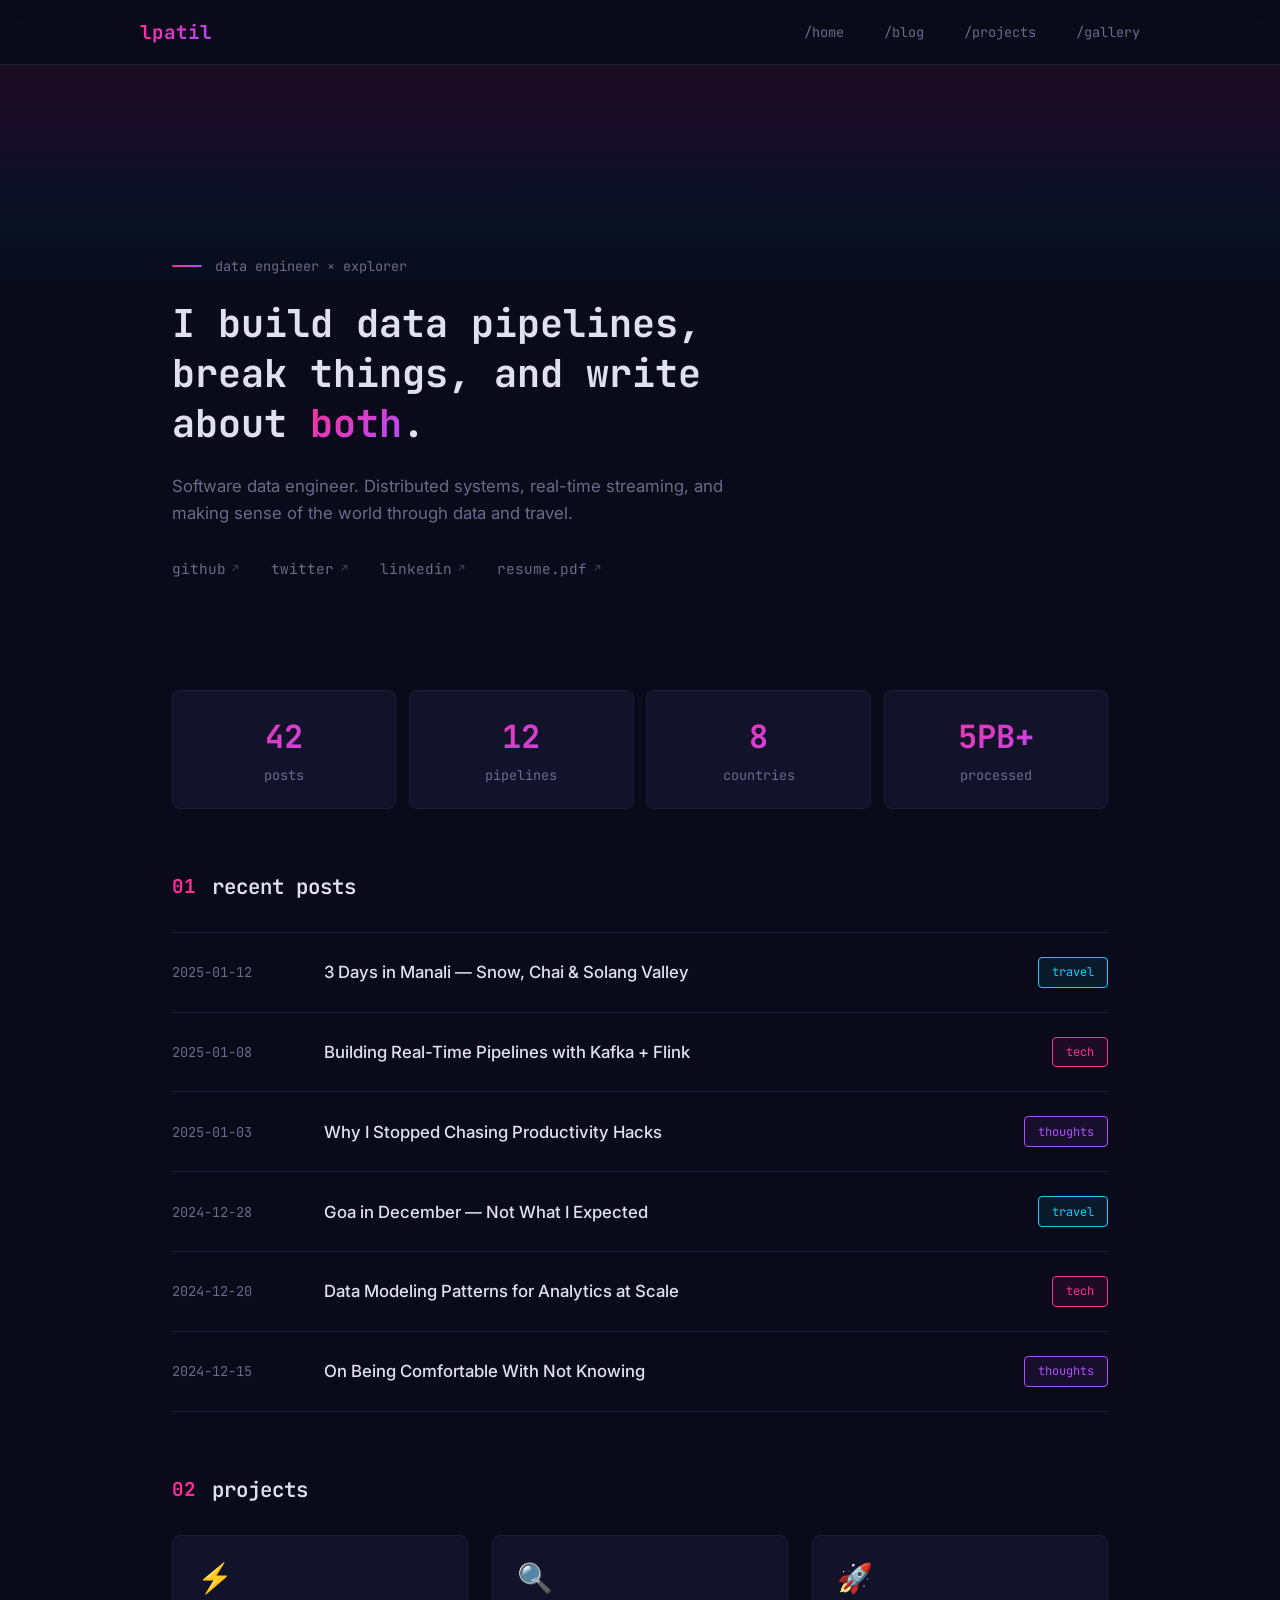
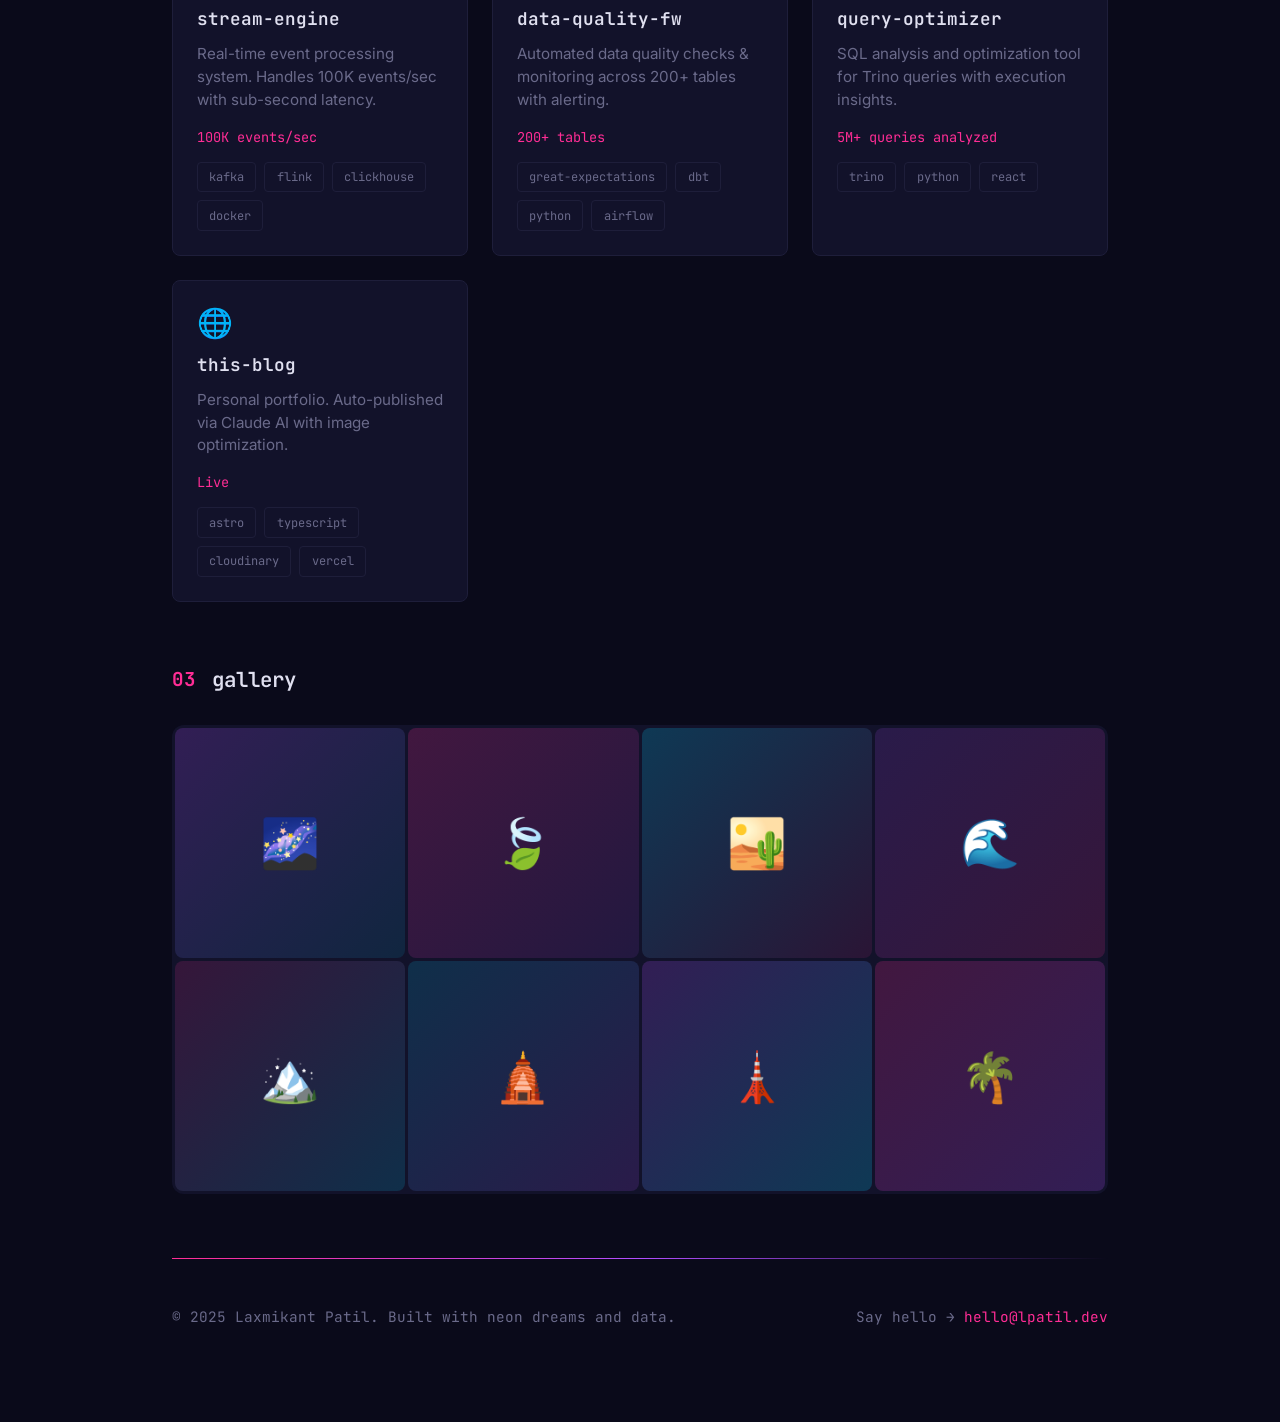
==== index.html @ 0f25aa47 "First commit" ====
<!DOCTYPE html>
<html lang="en">
<head>
    <meta charset="UTF-8">
    <meta name="viewport" content="width=device-width, initial-scale=1.0">
    <title>Laxmikant Patil | Data Engineer</title>
    <link rel="preconnect" href="https://fonts.googleapis.com">
    <link rel="preconnect" href="https://fonts.gstatic.com" crossorigin>
    <link href="https://fonts.googleapis.com/css2?family=JetBrains+Mono:wght@400;600;700&family=Inter:wght@300;400;500;600;700&display=swap" rel="stylesheet">
    
    <style>
        * {
            margin: 0;
            padding: 0;
            box-sizing: border-box;
        }

        :root {
            --bg-dark: #0a0a1a;
            --bg-surface: #12122a;
            --primary: #ff2d95;
            --secondary: #b14eff;
            --tertiary: #00d4ff;
            --text-muted: #6a6a8a;
            --text-light: #e0e0f0;
            --border: #1e1e3a;
            --transition: 0.2s ease;
        }

        html {
            scroll-behavior: smooth;
        }

        body {
            font-family: 'Inter', sans-serif;
            background-color: var(--bg-dark);
            color: var(--text-light);
            overflow-x: hidden;
        }

        /* Synthwave horizon glow effect */
        body::before {
            content: '';
            position: fixed;
            top: 0;
            left: 0;
            right: 0;
            height: 300px;
            background: linear-gradient(
                180deg,
                transparent 0%,
                rgba(255, 45, 149, 0.08) 25%,
                rgba(177, 78, 255, 0.06) 50%,
                rgba(0, 212, 255, 0.04) 75%,
                transparent 100%
            );
            pointer-events: none;
            z-index: 0;
        }

        ::selection {
            background: var(--primary);
            color: #fff;
        }

        /* Scrollbar */
        ::-webkit-scrollbar {
            width: 6px;
        }

        ::-webkit-scrollbar-track {
            background: var(--bg-dark);
        }

        ::-webkit-scrollbar-thumb {
            background: #2a2a4a;
            border-radius: 3px;
        }

        ::-webkit-scrollbar-thumb:hover {
            background: #3a3a5a;
        }

        /* ============ STICKY NAV ============ */
        nav {
            position: sticky;
            top: 0;
            z-index: 100;
            background: rgba(10, 10, 26, 0.9);
            backdrop-filter: blur(10px);
            border-bottom: 1px solid var(--border);
            padding: 1.2rem 2rem;
        }

        .nav-container {
            max-width: 1000px;
            margin: 0 auto;
            display: flex;
            justify-content: space-between;
            align-items: center;
        }

        .logo {
            font-family: 'JetBrains Mono', monospace;
            font-weight: 700;
            font-size: 1.2rem;
            background: linear-gradient(135deg, var(--primary), var(--secondary));
            -webkit-background-clip: text;
            -webkit-text-fill-color: transparent;
            background-clip: text;
            cursor: pointer;
            transition: opacity var(--transition);
        }

        .logo:hover {
            opacity: 0.8;
        }

        nav ul {
            list-style: none;
            display: flex;
            gap: 2.5rem;
            font-family: 'JetBrains Mono', monospace;
            font-size: 0.85rem;
        }

        nav a {
            color: var(--text-muted);
            text-decoration: none;
            transition: color var(--transition);
        }

        nav a:hover {
            color: var(--primary);
        }

        /* ============ MAIN CONTAINER ============ */
        main {
            max-width: 1000px;
            margin: 0 auto;
            padding: 0 2rem;
            position: relative;
            z-index: 1;
        }

        /* ============ HERO ============ */
        .hero {
            padding: 5rem 0 3rem;
        }

        .hero-label {
            font-family: 'JetBrains Mono', monospace;
            font-size: 0.85rem;
            color: var(--text-muted);
            margin-bottom: 1.5rem;
            display: flex;
            align-items: center;
            gap: 0.8rem;
        }

        .label-line {
            width: 30px;
            height: 2px;
            background: linear-gradient(90deg, var(--primary), var(--secondary));
            border-radius: 1px;
        }

        .hero h1 {
            font-family: 'JetBrains Mono', monospace;
            font-size: 2.4rem;
            font-weight: 700;
            line-height: 1.3;
            margin-bottom: 1.5rem;
        }

        .hl {
            background: linear-gradient(135deg, var(--primary), var(--secondary));
            -webkit-background-clip: text;
            -webkit-text-fill-color: transparent;
            background-clip: text;
        }

        .hero p {
            font-size: 1.05rem;
            color: var(--text-muted);
            margin-bottom: 2rem;
            line-height: 1.6;
            max-width: 600px;
        }

        .hero-links {
            display: flex;
            gap: 2rem;
            margin-top: 2rem;
            flex-wrap: wrap;
            font-family: 'JetBrains Mono', monospace;
            font-size: 0.9rem;
        }

        .hero-links a {
            color: var(--text-muted);
            text-decoration: none;
            transition: color var(--transition);
            display: flex;
            align-items: center;
            gap: 0.4rem;
        }

        .hero-links a:hover {
            color: var(--primary);
        }

        .hero-links span {
            font-size: 0.7rem;
            opacity: 0.6;
        }

        /* ============ STATS BAR ============ */
        .stats {
            display: grid;
            grid-template-columns: repeat(auto-fit, minmax(200px, 1fr));
            gap: 0.8rem;
            margin: 4rem 0;
        }

        .stat-card {
            background: var(--bg-surface);
            border: 1px solid var(--border);
            border-radius: 8px;
            padding: 1.5rem;
            transition: box-shadow var(--transition);
            text-align: center;
        }

        .stat-card:hover {
            box-shadow: 0 0 20px rgba(255, 45, 149, 0.15);
            border-color: var(--primary);
        }

        .stat-number {
            background: linear-gradient(135deg, var(--primary), var(--secondary));
            -webkit-background-clip: text;
            -webkit-text-fill-color: transparent;
            background-clip: text;
            font-family: 'JetBrains Mono', monospace;
            font-size: 2rem;
            font-weight: 700;
            margin-bottom: 0.5rem;
        }

        .stat-label {
            font-family: 'JetBrains Mono', monospace;
            font-size: 0.85rem;
            color: var(--text-muted);
        }

        /* ============ SECTIONS ============ */
        section {
            margin: 4rem 0;
        }

        .section-header {
            display: flex;
            align-items: center;
            gap: 1rem;
            margin-bottom: 2rem;
            font-family: 'JetBrains Mono', monospace;
        }

        .section-number {
            color: var(--primary);
            font-weight: 700;
            font-size: 1.2rem;
        }

        .section-title {
            font-size: 1.3rem;
            font-weight: 600;
            text-transform: lowercase;
        }

        /* ============ POSTS SECTION ============ */
        .posts-list {
            border-top: 1px solid var(--border);
        }

        .post-item {
            display: grid;
            grid-template-columns: 120px 1fr auto;
            gap: 2rem;
            padding: 1.5rem 0;
            border-bottom: 1px solid var(--border);
            align-items: center;
            transition: background var(--transition);
        }

        .post-item:hover {
            background: rgba(255, 45, 149, 0.02);
            padding-left: 1rem;
            margin-left: -1rem;
            padding-right: 1rem;
            margin-right: -1rem;
        }

        .post-date {
            font-family: 'JetBrains Mono', monospace;
            font-size: 0.85rem;
            color: var(--text-muted);
        }

        .post-title {
            font-size: 1.05rem;
            font-weight: 500;
            cursor: pointer;
            transition: color var(--transition);
        }

        .post-title:hover {
            color: var(--primary);
        }

        .post-tag {
            font-family: 'JetBrains Mono', monospace;
            font-size: 0.75rem;
            padding: 0.4rem 0.8rem;
            border-radius: 4px;
            border: 1px solid;
            text-transform: lowercase;
            white-space: nowrap;
        }

        .tag-tech {
            color: var(--primary);
            border-color: var(--primary);
            background: rgba(255, 45, 149, 0.08);
        }

        .tag-travel {
            color: var(--tertiary);
            border-color: var(--tertiary);
            background: rgba(0, 212, 255, 0.08);
        }

        .tag-thoughts {
            color: var(--secondary);
            border-color: var(--secondary);
            background: rgba(177, 78, 255, 0.08);
        }

        /* ============ PROJECTS SECTION ============ */
        .projects-grid {
            display: grid;
            grid-template-columns: repeat(auto-fit, minmax(280px, 1fr));
            gap: 1.5rem;
        }

        .project-card {
            background: var(--bg-surface);
            border: 1px solid var(--border);
            border-radius: 8px;
            padding: 1.5rem;
            transition: all var(--transition);
        }

        .project-card:hover {
            border-color: var(--primary);
            box-shadow: 0 0 20px rgba(255, 45, 149, 0.15);
            transform: translateY(-2px);
        }

        .project-icon {
            font-size: 1.8rem;
            margin-bottom: 0.8rem;
        }

        .project-title {
            font-family: 'JetBrains Mono', monospace;
            font-weight: 600;
            font-size: 1.1rem;
            margin-bottom: 0.8rem;
            color: var(--text-light);
        }

        .project-desc {
            font-size: 0.95rem;
            color: var(--text-muted);
            line-height: 1.5;
            margin-bottom: 1rem;
        }

        .project-stats {
            font-family: 'JetBrains Mono', monospace;
            font-size: 0.85rem;
            color: var(--primary);
            margin-bottom: 1rem;
        }

        .project-tags {
            display: flex;
            flex-wrap: wrap;
            gap: 0.5rem;
        }

        .tech-tag {
            font-family: 'JetBrains Mono', monospace;
            font-size: 0.75rem;
            padding: 0.4rem 0.7rem;
            border: 1px solid var(--border);
            border-radius: 4px;
            color: var(--text-muted);
            transition: all var(--transition);
        }

        .tech-tag:hover {
            border-color: var(--primary);
            color: var(--primary);
        }

        /* ============ GALLERY SECTION ============ */
        .gallery-grid {
            display: grid;
            grid-template-columns: repeat(auto-fit, minmax(200px, 1fr));
            gap: 3px;
            border-radius: 12px;
            overflow: hidden;
            background: var(--bg-surface);
            padding: 3px;
        }

        .gallery-cell {
            aspect-ratio: 1;
            border-radius: 8px;
            display: flex;
            align-items: center;
            justify-content: center;
            font-size: 3rem;
            position: relative;
            cursor: pointer;
            overflow: hidden;
            transition: all var(--transition);
        }

        .gallery-cell-1 {
            background: linear-gradient(135deg, rgba(177, 78, 255, 0.2), rgba(0, 212, 255, 0.1));
        }

        .gallery-cell-2 {
            background: linear-gradient(135deg, rgba(255, 45, 149, 0.2), rgba(177, 78, 255, 0.1));
        }

        .gallery-cell-3 {
            background: linear-gradient(135deg, rgba(0, 212, 255, 0.2), rgba(255, 45, 149, 0.1));
        }

        .gallery-cell-4 {
            background: linear-gradient(135deg, rgba(177, 78, 255, 0.15), rgba(255, 45, 149, 0.15));
        }

        .gallery-cell-5 {
            background: linear-gradient(135deg, rgba(255, 45, 149, 0.15), rgba(0, 212, 255, 0.15));
        }

        .gallery-cell-6 {
            background: linear-gradient(135deg, rgba(0, 212, 255, 0.15), rgba(177, 78, 255, 0.15));
        }

        .gallery-cell-7 {
            background: linear-gradient(135deg, rgba(177, 78, 255, 0.2), rgba(0, 212, 255, 0.2));
        }

        .gallery-cell-8 {
            background: linear-gradient(135deg, rgba(255, 45, 149, 0.2), rgba(177, 78, 255, 0.2));
        }

        .gallery-overlay {
            position: absolute;
            inset: 0;
            background: rgba(10, 10, 26, 0.7);
            display: flex;
            flex-direction: column;
            align-items: center;
            justify-content: center;
            opacity: 0;
            transition: opacity var(--transition);
            gap: 0.5rem;
        }

        .gallery-cell:hover .gallery-overlay {
            opacity: 1;
        }

        .gallery-location {
            color: var(--primary);
            font-family: 'JetBrains Mono', monospace;
            font-size: 0.85rem;
            font-weight: 600;
        }

        .gallery-date {
            color: var(--text-muted);
            font-family: 'JetBrains Mono', monospace;
            font-size: 0.75rem;
        }

        /* ============ FOOTER ============ */
        footer {
            border-top: 1px solid;
            border-image: linear-gradient(90deg, var(--primary), var(--secondary), transparent) 1;
            padding: 3rem 0;
            margin-top: 4rem;
            display: flex;
            justify-content: space-between;
            align-items: center;
            flex-wrap: wrap;
            gap: 2rem;
        }

        footer p {
            font-size: 0.9rem;
            color: var(--text-muted);
            font-family: 'JetBrains Mono', monospace;
        }

        footer a {
            color: var(--primary);
            text-decoration: none;
            transition: color var(--transition);
        }

        footer a:hover {
            color: var(--tertiary);
        }

        /* ============ POST PAGES ============ */
        .page {
            display: none;
            padding: 3rem 0;
        }

        .page.active {
            display: block;
        }

        .back-link {
            font-family: 'JetBrains Mono', monospace;
            color: var(--primary);
            text-decoration: none;
            font-size: 0.9rem;
            margin-bottom: 2rem;
            transition: color var(--transition);
            cursor: pointer;
        }

        .back-link:hover {
            color: var(--tertiary);
        }

        .post-content {
            max-width: 680px;
        }

        .post-content h1 {
            font-family: 'JetBrains Mono', monospace;
            font-size: 2rem;
            margin-bottom: 1rem;
            font-weight: 700;
        }

        .post-content h2 {
            font-size: 1.4rem;
            margin: 2rem 0 1rem;
            font-weight: 600;
        }

        .post-content p {
            line-height: 1.7;
            margin-bottom: 1.2rem;
            color: var(--text-light);
        }

        .post-content blockquote {
            border-left: 3px solid var(--primary);
            padding-left: 1.5rem;
            margin: 2rem 0;
            color: var(--text-muted);
            font-style: italic;
        }

        .post-content img {
            max-width: 100%;
            height: auto;
            border-radius: 8px;
            margin: 2rem 0;
            display: block;
        }

        .code-block {
            background: var(--bg-surface);
            border: 1px solid var(--border);
            border-radius: 8px;
            padding: 1.5rem;
            overflow-x: auto;
            margin: 1.5rem 0;
            font-family: 'JetBrains Mono', monospace;
            font-size: 0.9rem;
            line-height: 1.5;
        }

        .kw { color: var(--primary); }
        .str { color: var(--tertiary); }
        .comment { color: var(--text-muted); }
        .func { color: var(--secondary); }
        .type { color: var(--primary); }

        /* ============ RESPONSIVE ============ */
        @media (max-width: 768px) {
            nav ul {
                gap: 1.5rem;
            }

            .hero h1 {
                font-size: 1.8rem;
            }

            .post-item {
                grid-template-columns: 1fr;
                gap: 0.5rem;
            }

            .post-date {
                order: -1;
            }

            .projects-grid {
                grid-template-columns: 1fr;
            }

            .gallery-grid {
                grid-template-columns: repeat(3, 1fr);
            }

            footer {
                justify-content: center;
                text-align: center;
            }

            .stats {
                grid-template-columns: repeat(2, 1fr);
            }
        }

        @media (max-width: 480px) {
            main {
                padding: 0 1rem;
            }

            nav {
                padding: 1rem;
            }

            nav ul {
                display: none;
            }

            .hero h1 {
                font-size: 1.5rem;
            }

            .gallery-grid {
                grid-template-columns: repeat(2, 1fr);
            }

            .stats {
                grid-template-columns: 1fr;
            }

            section {
                margin: 2rem 0;
            }
        }
    </style>
</head>
<body>
    <!-- Navigation -->
    <nav>
        <div class="nav-container">
            <div class="logo" onclick="go('home')">lpatil</div>
            <ul>
                <li><a href="#" onclick="go('home'); return false">/home</a></li>
                <li><a href="#" onclick="go('home'); return false">/blog</a></li>
                <li><a href="#" onclick="go('home'); return false">/projects</a></li>
                <li><a href="#" onclick="go('home'); return false">/gallery</a></li>
            </ul>
        </div>
    </nav>

    <!-- Home Page -->
    <div id="page-home" class="page active">
        <main>
            <!-- Hero -->
            <section class="hero">
                <div class="hero-label">
                    <div class="label-line"></div>
                    data engineer × explorer
                </div>
                <h1>I build data pipelines,<br>break things, and write<br>about <span class="hl">both</span>.</h1>
                <p>Software data engineer. Distributed systems, real-time streaming, and making sense of the world through data and travel.</p>
                <div class="hero-links">
                    <a href="#">github <span>↗</span></a>
                    <a href="#">twitter <span>↗</span></a>
                    <a href="#">linkedin <span>↗</span></a>
                    <a href="#">resume.pdf <span>↗</span></a>
                </div>
            </section>

            <!-- Stats -->
            <section class="stats">
                <div class="stat-card">
                    <div class="stat-number">42</div>
                    <div class="stat-label">posts</div>
                </div>
                <div class="stat-card">
                    <div class="stat-number">12</div>
                    <div class="stat-label">pipelines</div>
                </div>
                <div class="stat-card">
                    <div class="stat-number">8</div>
                    <div class="stat-label">countries</div>
                </div>
                <div class="stat-card">
                    <div class="stat-number">5PB+</div>
                    <div class="stat-label">processed</div>
                </div>
            </section>

            <!-- Recent Posts -->
            <section>
                <div class="section-header">
                    <span class="section-number">01</span>
                    <span class="section-title">recent posts</span>
                </div>
                <div class="posts-list">
                    <div class="post-item">
                        <div class="post-date">2025-01-12</div>
                        <div class="post-title" onclick="go('travel-post')">3 Days in Manali — Snow, Chai & Solang Valley</div>
                        <div class="post-tag tag-travel">travel</div>
                    </div>
                    <div class="post-item">
                        <div class="post-date">2025-01-08</div>
                        <div class="post-title" onclick="go('tech-post')">Building Real-Time Pipelines with Kafka + Flink</div>
                        <div class="post-tag tag-tech">tech</div>
                    </div>
                    <div class="post-item">
                        <div class="post-date">2025-01-03</div>
                        <div class="post-title" onclick="go('home')">Why I Stopped Chasing Productivity Hacks</div>
                        <div class="post-tag tag-thoughts">thoughts</div>
                    </div>
                    <div class="post-item">
                        <div class="post-date">2024-12-28</div>
                        <div class="post-title" onclick="go('home')">Goa in December — Not What I Expected</div>
                        <div class="post-tag tag-travel">travel</div>
                    </div>
                    <div class="post-item">
                        <div class="post-date">2024-12-20</div>
                        <div class="post-title" onclick="go('home')">Data Modeling Patterns for Analytics at Scale</div>
                        <div class="post-tag tag-tech">tech</div>
                    </div>
                    <div class="post-item">
                        <div class="post-date">2024-12-15</div>
                        <div class="post-title" onclick="go('home')">On Being Comfortable With Not Knowing</div>
                        <div class="post-tag tag-thoughts">thoughts</div>
                    </div>
                </div>
            </section>

            <!-- Projects -->
            <section>
                <div class="section-header">
                    <span class="section-number">02</span>
                    <span class="section-title">projects</span>
                </div>
                <div class="projects-grid">
                    <div class="project-card">
                        <div class="project-icon">⚡</div>
                        <div class="project-title">stream-engine</div>
                        <div class="project-desc">Real-time event processing system. Handles 100K events/sec with sub-second latency.</div>
                        <div class="project-stats">100K events/sec</div>
                        <div class="project-tags">
                            <span class="tech-tag">kafka</span>
                            <span class="tech-tag">flink</span>
                            <span class="tech-tag">clickhouse</span>
                            <span class="tech-tag">docker</span>
                        </div>
                    </div>
                    <div class="project-card">
                        <div class="project-icon">🔍</div>
                        <div class="project-title">data-quality-fw</div>
                        <div class="project-desc">Automated data quality checks & monitoring across 200+ tables with alerting.</div>
                        <div class="project-stats">200+ tables</div>
                        <div class="project-tags">
                            <span class="tech-tag">great-expectations</span>
                            <span class="tech-tag">dbt</span>
                            <span class="tech-tag">python</span>
                            <span class="tech-tag">airflow</span>
                        </div>
                    </div>
                    <div class="project-card">
                        <div class="project-icon">🚀</div>
                        <div class="project-title">query-optimizer</div>
                        <div class="project-desc">SQL analysis and optimization tool for Trino queries with execution insights.</div>
                        <div class="project-stats">5M+ queries analyzed</div>
                        <div class="project-tags">
                            <span class="tech-tag">trino</span>
                            <span class="tech-tag">python</span>
                            <span class="tech-tag">react</span>
                        </div>
                    </div>
                    <div class="project-card">
                        <div class="project-icon">🌐</div>
                        <div class="project-title">this-blog</div>
                        <div class="project-desc">Personal portfolio. Auto-published via Claude AI with image optimization.</div>
                        <div class="project-stats">Live</div>
                        <div class="project-tags">
                            <span class="tech-tag">astro</span>
                            <span class="tech-tag">typescript</span>
                            <span class="tech-tag">cloudinary</span>
                            <span class="tech-tag">vercel</span>
                        </div>
                    </div>
                </div>
            </section>

            <!-- Gallery -->
            <section>
                <div class="section-header">
                    <span class="section-number">03</span>
                    <span class="section-title">gallery</span>
                </div>
                <div class="gallery-grid">
                    <div class="gallery-cell gallery-cell-1">
                        🌌
                        <div class="gallery-overlay">
                            <div class="gallery-location">Ladakh</div>
                            <div class="gallery-date">Jun 2024</div>
                        </div>
                    </div>
                    <div class="gallery-cell gallery-cell-2">
                        🍃
                        <div class="gallery-overlay">
                            <div class="gallery-location">Munnar</div>
                            <div class="gallery-date">Apr 2024</div>
                        </div>
                    </div>
                    <div class="gallery-cell gallery-cell-3">
                        🏜️
                        <div class="gallery-overlay">
                            <div class="gallery-location">Jaisalmer</div>
                            <div class="gallery-date">Feb 2024</div>
                        </div>
                    </div>
                    <div class="gallery-cell gallery-cell-4">
                        🌊
                        <div class="gallery-overlay">
                            <div class="gallery-location">Goa</div>
                            <div class="gallery-date">Dec 2024</div>
                        </div>
                    </div>
                    <div class="gallery-cell gallery-cell-5">
                        🏔️
                        <div class="gallery-overlay">
                            <div class="gallery-location">Manali</div>
                            <div class="gallery-date">Jan 2025</div>
                        </div>
                    </div>
                    <div class="gallery-cell gallery-cell-6">
                        🛕
                        <div class="gallery-overlay">
                            <div class="gallery-location">Varanasi</div>
                            <div class="gallery-date">Oct 2023</div>
                        </div>
                    </div>
                    <div class="gallery-cell gallery-cell-7">
                        🗼
                        <div class="gallery-overlay">
                            <div class="gallery-location">Tokyo</div>
                            <div class="gallery-date">Aug 2023</div>
                        </div>
                    </div>
                    <div class="gallery-cell gallery-cell-8">
                        🌴
                        <div class="gallery-overlay">
                            <div class="gallery-location">Bali</div>
                            <div class="gallery-date">Jul 2023</div>
                        </div>
                    </div>
                </div>
            </section>

            <!-- Footer -->
            <footer>
                <p>© 2025 Laxmikant Patil. Built with neon dreams and data.</p>
                <p>Say hello → <a href="#">hello@lpatil.dev</a></p>
            </footer>
        </main>
    </div>

    <!-- Travel Post Page -->
    <div id="page-travel-post" class="page">
        <main>
            <div class="post-content">
                <a class="back-link" onclick="go('home'); return false">← cd ..</a>
                <h1>3 Days in Manali — Snow, Chai & Solang Valley</h1>
                <p><em>January 12, 2025</em></p>

                <p>Manali in January is a completely different beast. I've been to Himachal three times before, but this was my first winter trip, and honestly, I wasn't prepared for how magical snow-covered mountains could be when you're sipping hot chai at 7,000 feet.</p>

                <h2>Day 1: Solang Valley Surprise</h2>
                <p>We arrived late morning after a 15-hour drive from Delhi. The moment we hit the main market, it was clear this wasn't the crowded tourist trap I expected. January = local season, apparently.</p>

                <blockquote>There's something about standing in snow for the first time in a year. Everything slows down. Your breath becomes visible. Time feels different.</blockquote>

                <p>Solang Valley was the highlight—skiing wasn't on the agenda (prices were ridiculous), but walking through fresh powder with mountain peaks disappearing into clouds was surreal enough. The air was crisp, almost sharp in your lungs.</p>

                <h2>Day 2: Lost in Locals</h2>
                <p>We skipped the tourist circuit and just walked. Old Town Manali, tiny cafes, chai stalls with uncles debating politics, shops selling Himachali wool. Found this incredible restaurant run by a 60-year-old woman who's been making momos for 30 years.</p>

                <p>She told us stories about Manali in the 80s when it was just a village. Now it's crawling with startups and digital nomads in peak season. But in January? It's back to being a real place.</p>

                <h2>Day 3: Rohtang & Reflections</h2>
                <p>Drove up to Rohtang Pass early morning. The road was treacherous—snow, ice, tight turns—but the view was worth every moment of clutching the car handle.</p>

                <p>Looking down at three valleys simultaneously, I realized why people come to mountains to think. There's something about scale that puts everything in perspective. Your problems look smaller up there.</p>

                <p style="margin-top: 2rem; color: var(--text-muted); font-size: 0.9rem;">Filed under <strong>travel</strong> · 3,200 words · 12 min read</p>
            </div>
        </main>
    </div>

    <!-- Tech Post Page -->
    <div id="page-tech-post" class="page">
        <main>
            <div class="post-content">
                <a class="back-link" onclick="go('home'); return false">← cd ..</a>
                <h1>Building Real-Time Pipelines with Kafka + Flink</h1>
                <p><em>January 8, 2025</em></p>

                <p>Real-time data pipelines are the new normal. If you're still batch-processing everything daily, you're essentially driving a sports car in first gear. Let's talk about why Kafka + Flink is the combo changing the game.</p>

                <h2>The Architecture</h2>
                <p>Here's what we built at scale (100K events/sec):</p>

                <div class="code-block">
<span class="comment">// Producer: Events stream into Kafka</span>
<span class="kw">const</span> producer = <span class="func">KafkaProducer</span>({
  brokers: [<span class="str">'kafka-1:9092'</span>, <span class="str">'kafka-2:9092'</span>],
  topic: <span class="str">'events.raw'</span>,
  compression: <span class="str">'snappy'</span>
})

<span class="comment">// Stream in, events out—no buffering</span>
producer.<span class="func">send</span>(event)
                </div>

                <p>Kafka acts as the buffer. Flink processes. ClickHouse stores. This separation of concerns is crucial—if your pipeline hiccups, you don't lose data.</p>

                <h2>The Flink Job</h2>
                <p>Here's where the magic happens. Flink's windowing and state management make real-time aggregations trivial:</p>

                <div class="code-block">
<span class="type">DataStream</span>&lt;Event&gt; events = env
  .<span class="func">addSource</span>(<span class="type">FlinkKafkaConsumer</span>)
  .<span class="func">assignTimestampsAndWatermarks</span>(WatermarkStrategy)

events
  .<span class="func">keyBy</span>(<span class="str">"user_id"</span>)
  .<span class="func">window</span>(<span class="func">TumblingEventTimeWindow</span>(<span class="type">Time</span>.<span class="func">minutes</span>(<span class="str">5</span>)))
  .<span class="func">aggregate</span>(<span class="type">AggregationFunction</span>)
  .<span class="func">addSink</span>(<span class="type">ClickHouseSink</span>)
                </div>

                <p>This processes events in 5-minute windows, aggregates by user, and pushes results to ClickHouse. Sub-second latency, fault-tolerant, exactly-once semantics.</p>

                <h2>Why This Stack?</h2>
                <ul style="margin: 1.5rem 0; padding-left: 2rem;">
                    <li style="margin-bottom: 0.8rem;"><strong>Kafka:</strong> Distributed, durable, ridiculously reliable. Built for throughput.</li>
                    <li style="margin-bottom: 0.8rem;"><strong>Flink:</strong> True streaming (not micro-batches). Event-time semantics. Complex state.</li>
                    <li style="margin-bottom: 0.8rem;"><strong>ClickHouse:</strong> OLAP database designed for time-series. Sub-second queries on billions of rows.</li>
                </ul>

                <h2>The Gotchas</h2>
                <blockquote>State management in Flink is tricky. Get your RocksDB configs wrong, and your job will mysteriously OOM during high load.</blockquote>

                <p>Things we learned the hard way:</p>
                <ul style="margin: 1.5rem 0; padding-left: 2rem;">
                    <li style="margin-bottom: 0.8rem;">Watermarks need careful tuning—too aggressive and you lose events, too lenient and you have latency</li>
                    <li style="margin-bottom: 0.8rem;">Exactly-once semantics come with overhead. Sometimes at-least-once is the right trade-off</li>
                    <li style="margin-bottom: 0.8rem;">Monitoring is non-negotiable. Flink's UI is great but instrument everything</li>
                </ul>

                <h2>Closing Thoughts</h2>
                <p>Building a real-time pipeline is like conducting an orchestra. Every component needs to be in sync. But when it works? You get live insights at scale. That's worth the complexity.</p>

                <p style="margin-top: 2rem; color: var(--text-muted); font-size: 0.9rem;">Filed under <strong>tech</strong> · 2,100 words · 8 min read</p>
            </div>
        </main>
    </div>

    <script>
        function go(page) {
            // Hide all pages
            document.querySelectorAll('.page').forEach(p => p.classList.remove('active'));
            
            // Show target page
            const pageMap = {
                'home': 'page-home',
                'travel-post': 'page-travel-post',
                'tech-post': 'page-tech-post'
            };
            
            const targetPage = document.getElementById(pageMap[page] || 'page-home');
            if (targetPage) {
                targetPage.classList.add('active');
            }
            
            // Scroll to top
            window.scrollTo(0, 0);
        }
    </script>
</body>
</html>
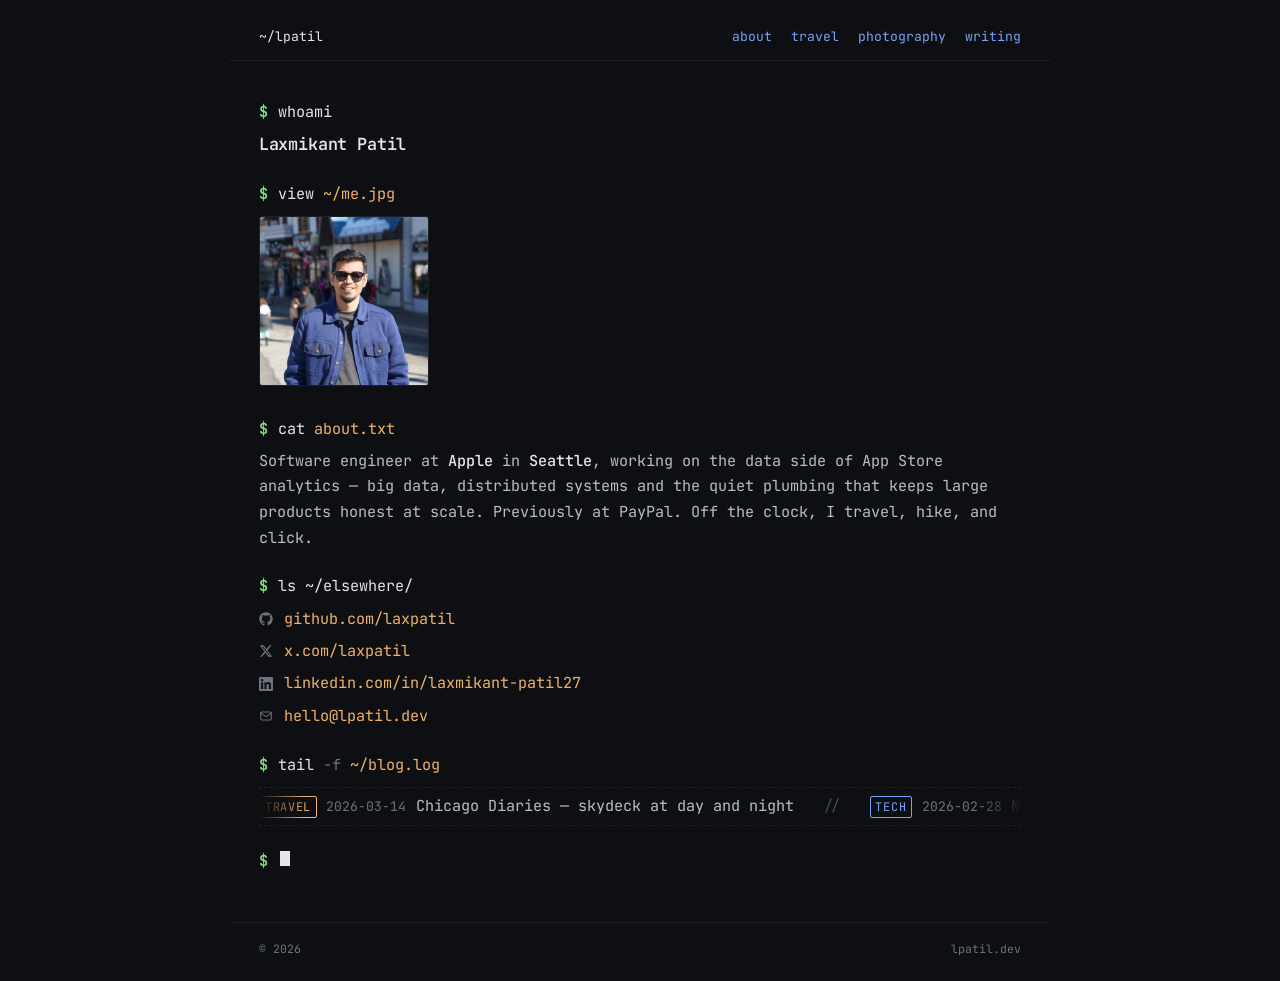
==== commit 9c76da43: "Rebuild site as terminal-style personal blog Home (index.html) renders as a shell session with whoam" ====
--- a/index.html
+++ b/index.html
@@ -3,1028 +3,129 @@
 <head>
     <meta charset="UTF-8">
     <meta name="viewport" content="width=device-width, initial-scale=1.0">
-    <title>Laxmikant Patil | Data Engineer</title>
+    <title>laxmikant@lpatil:~</title>
+    <meta name="description" content="Software engineer at Apple, on the data side. Notes on distributed systems and travel.">
+
     <link rel="preconnect" href="https://fonts.googleapis.com">
     <link rel="preconnect" href="https://fonts.gstatic.com" crossorigin>
-    <link href="https://fonts.googleapis.com/css2?family=JetBrains+Mono:wght@400;600;700&family=Inter:wght@300;400;500;600;700&display=swap" rel="stylesheet">
-    
-    <style>
-        * {
-            margin: 0;
-            padding: 0;
-            box-sizing: border-box;
-        }
+    <link href="https://fonts.googleapis.com/css2?family=JetBrains+Mono:wght@400;500;600;700&display=swap" rel="stylesheet">
 
-        :root {
-            --bg-dark: #0a0a1a;
-            --bg-surface: #12122a;
-            --primary: #ff2d95;
-            --secondary: #b14eff;
-            --tertiary: #00d4ff;
-            --text-muted: #6a6a8a;
-            --text-light: #e0e0f0;
-            --border: #1e1e3a;
-            --transition: 0.2s ease;
-        }
-
-        html {
-            scroll-behavior: smooth;
-        }
-
-        body {
-            font-family: 'Inter', sans-serif;
-            background-color: var(--bg-dark);
-            color: var(--text-light);
-            overflow-x: hidden;
-        }
-
-        /* Synthwave horizon glow effect */
-        body::before {
-            content: '';
-            position: fixed;
-            top: 0;
-            left: 0;
-            right: 0;
-            height: 300px;
-            background: linear-gradient(
-                180deg,
-                transparent 0%,
-                rgba(255, 45, 149, 0.08) 25%,
-                rgba(177, 78, 255, 0.06) 50%,
-                rgba(0, 212, 255, 0.04) 75%,
-                transparent 100%
-            );
-            pointer-events: none;
-            z-index: 0;
-        }
-
-        ::selection {
-            background: var(--primary);
-            color: #fff;
-        }
-
-        /* Scrollbar */
-        ::-webkit-scrollbar {
-            width: 6px;
-        }
-
-        ::-webkit-scrollbar-track {
-            background: var(--bg-dark);
-        }
-
-        ::-webkit-scrollbar-thumb {
-            background: #2a2a4a;
-            border-radius: 3px;
-        }
-
-        ::-webkit-scrollbar-thumb:hover {
-            background: #3a3a5a;
-        }
-
-        /* ============ STICKY NAV ============ */
-        nav {
-            position: sticky;
-            top: 0;
-            z-index: 100;
-            background: rgba(10, 10, 26, 0.9);
-            backdrop-filter: blur(10px);
-            border-bottom: 1px solid var(--border);
-            padding: 1.2rem 2rem;
-        }
-
-        .nav-container {
-            max-width: 1000px;
-            margin: 0 auto;
-            display: flex;
-            justify-content: space-between;
-            align-items: center;
-        }
-
-        .logo {
-            font-family: 'JetBrains Mono', monospace;
-            font-weight: 700;
-            font-size: 1.2rem;
-            background: linear-gradient(135deg, var(--primary), var(--secondary));
-            -webkit-background-clip: text;
-            -webkit-text-fill-color: transparent;
-            background-clip: text;
-            cursor: pointer;
-            transition: opacity var(--transition);
-        }
-
-        .logo:hover {
-            opacity: 0.8;
-        }
-
-        nav ul {
-            list-style: none;
-            display: flex;
-            gap: 2.5rem;
-            font-family: 'JetBrains Mono', monospace;
-            font-size: 0.85rem;
-        }
-
-        nav a {
-            color: var(--text-muted);
-            text-decoration: none;
-            transition: color var(--transition);
-        }
-
-        nav a:hover {
-            color: var(--primary);
-        }
-
-        /* ============ MAIN CONTAINER ============ */
-        main {
-            max-width: 1000px;
-            margin: 0 auto;
-            padding: 0 2rem;
-            position: relative;
-            z-index: 1;
-        }
-
-        /* ============ HERO ============ */
-        .hero {
-            padding: 5rem 0 3rem;
-        }
-
-        .hero-label {
-            font-family: 'JetBrains Mono', monospace;
-            font-size: 0.85rem;
-            color: var(--text-muted);
-            margin-bottom: 1.5rem;
-            display: flex;
-            align-items: center;
-            gap: 0.8rem;
-        }
-
-        .label-line {
-            width: 30px;
-            height: 2px;
-            background: linear-gradient(90deg, var(--primary), var(--secondary));
-            border-radius: 1px;
-        }
-
-        .hero h1 {
-            font-family: 'JetBrains Mono', monospace;
-            font-size: 2.4rem;
-            font-weight: 700;
-            line-height: 1.3;
-            margin-bottom: 1.5rem;
-        }
-
-        .hl {
-            background: linear-gradient(135deg, var(--primary), var(--secondary));
-            -webkit-background-clip: text;
-            -webkit-text-fill-color: transparent;
-            background-clip: text;
-        }
-
-        .hero p {
-            font-size: 1.05rem;
-            color: var(--text-muted);
-            margin-bottom: 2rem;
-            line-height: 1.6;
-            max-width: 600px;
-        }
-
-        .hero-links {
-            display: flex;
-            gap: 2rem;
-            margin-top: 2rem;
-            flex-wrap: wrap;
-            font-family: 'JetBrains Mono', monospace;
-            font-size: 0.9rem;
-        }
-
-        .hero-links a {
-            color: var(--text-muted);
-            text-decoration: none;
-            transition: color var(--transition);
-            display: flex;
-            align-items: center;
-            gap: 0.4rem;
-        }
-
-        .hero-links a:hover {
-            color: var(--primary);
-        }
-
-        .hero-links span {
-            font-size: 0.7rem;
-            opacity: 0.6;
-        }
-
-        /* ============ STATS BAR ============ */
-        .stats {
-            display: grid;
-            grid-template-columns: repeat(auto-fit, minmax(200px, 1fr));
-            gap: 0.8rem;
-            margin: 4rem 0;
-        }
-
-        .stat-card {
-            background: var(--bg-surface);
-            border: 1px solid var(--border);
-            border-radius: 8px;
-            padding: 1.5rem;
-            transition: box-shadow var(--transition);
-            text-align: center;
-        }
-
-        .stat-card:hover {
-            box-shadow: 0 0 20px rgba(255, 45, 149, 0.15);
-            border-color: var(--primary);
-        }
-
-        .stat-number {
-            background: linear-gradient(135deg, var(--primary), var(--secondary));
-            -webkit-background-clip: text;
-            -webkit-text-fill-color: transparent;
-            background-clip: text;
-            font-family: 'JetBrains Mono', monospace;
-            font-size: 2rem;
-            font-weight: 700;
-            margin-bottom: 0.5rem;
-        }
-
-        .stat-label {
-            font-family: 'JetBrains Mono', monospace;
-            font-size: 0.85rem;
-            color: var(--text-muted);
-        }
-
-        /* ============ SECTIONS ============ */
-        section {
-            margin: 4rem 0;
-        }
-
-        .section-header {
-            display: flex;
-            align-items: center;
-            gap: 1rem;
-            margin-bottom: 2rem;
-            font-family: 'JetBrains Mono', monospace;
-        }
-
-        .section-number {
-            color: var(--primary);
-            font-weight: 700;
-            font-size: 1.2rem;
-        }
-
-        .section-title {
-            font-size: 1.3rem;
-            font-weight: 600;
-            text-transform: lowercase;
-        }
-
-        /* ============ POSTS SECTION ============ */
-        .posts-list {
-            border-top: 1px solid var(--border);
-        }
-
-        .post-item {
-            display: grid;
-            grid-template-columns: 120px 1fr auto;
-            gap: 2rem;
-            padding: 1.5rem 0;
-            border-bottom: 1px solid var(--border);
-            align-items: center;
-            transition: background var(--transition);
-        }
-
-        .post-item:hover {
-            background: rgba(255, 45, 149, 0.02);
-            padding-left: 1rem;
-            margin-left: -1rem;
-            padding-right: 1rem;
-            margin-right: -1rem;
-        }
-
-        .post-date {
-            font-family: 'JetBrains Mono', monospace;
-            font-size: 0.85rem;
-            color: var(--text-muted);
-        }
-
-        .post-title {
-            font-size: 1.05rem;
-            font-weight: 500;
-            cursor: pointer;
-            transition: color var(--transition);
-        }
-
-        .post-title:hover {
-            color: var(--primary);
-        }
-
-        .post-tag {
-            font-family: 'JetBrains Mono', monospace;
-            font-size: 0.75rem;
-            padding: 0.4rem 0.8rem;
-            border-radius: 4px;
-            border: 1px solid;
-            text-transform: lowercase;
-            white-space: nowrap;
-        }
-
-        .tag-tech {
-            color: var(--primary);
-            border-color: var(--primary);
-            background: rgba(255, 45, 149, 0.08);
-        }
-
-        .tag-travel {
-            color: var(--tertiary);
-            border-color: var(--tertiary);
-            background: rgba(0, 212, 255, 0.08);
-        }
-
-        .tag-thoughts {
-            color: var(--secondary);
-            border-color: var(--secondary);
-            background: rgba(177, 78, 255, 0.08);
-        }
-
-        /* ============ PROJECTS SECTION ============ */
-        .projects-grid {
-            display: grid;
-            grid-template-columns: repeat(auto-fit, minmax(280px, 1fr));
-            gap: 1.5rem;
-        }
-
-        .project-card {
-            background: var(--bg-surface);
-            border: 1px solid var(--border);
-            border-radius: 8px;
-            padding: 1.5rem;
-            transition: all var(--transition);
-        }
-
-        .project-card:hover {
-            border-color: var(--primary);
-            box-shadow: 0 0 20px rgba(255, 45, 149, 0.15);
-            transform: translateY(-2px);
-        }
-
-        .project-icon {
-            font-size: 1.8rem;
-            margin-bottom: 0.8rem;
-        }
-
-        .project-title {
-            font-family: 'JetBrains Mono', monospace;
-            font-weight: 600;
-            font-size: 1.1rem;
-            margin-bottom: 0.8rem;
-            color: var(--text-light);
-        }
-
-        .project-desc {
-            font-size: 0.95rem;
-            color: var(--text-muted);
-            line-height: 1.5;
-            margin-bottom: 1rem;
-        }
-
-        .project-stats {
-            font-family: 'JetBrains Mono', monospace;
-            font-size: 0.85rem;
-            color: var(--primary);
-            margin-bottom: 1rem;
-        }
-
-        .project-tags {
-            display: flex;
-            flex-wrap: wrap;
-            gap: 0.5rem;
-        }
-
-        .tech-tag {
-            font-family: 'JetBrains Mono', monospace;
-            font-size: 0.75rem;
-            padding: 0.4rem 0.7rem;
-            border: 1px solid var(--border);
-            border-radius: 4px;
-            color: var(--text-muted);
-            transition: all var(--transition);
-        }
-
-        .tech-tag:hover {
-            border-color: var(--primary);
-            color: var(--primary);
-        }
-
-        /* ============ GALLERY SECTION ============ */
-        .gallery-grid {
-            display: grid;
-            grid-template-columns: repeat(auto-fit, minmax(200px, 1fr));
-            gap: 3px;
-            border-radius: 12px;
-            overflow: hidden;
-            background: var(--bg-surface);
-            padding: 3px;
-        }
-
-        .gallery-cell {
-            aspect-ratio: 1;
-            border-radius: 8px;
-            display: flex;
-            align-items: center;
-            justify-content: center;
-            font-size: 3rem;
-            position: relative;
-            cursor: pointer;
-            overflow: hidden;
-            transition: all var(--transition);
-        }
-
-        .gallery-cell-1 {
-            background: linear-gradient(135deg, rgba(177, 78, 255, 0.2), rgba(0, 212, 255, 0.1));
-        }
-
-        .gallery-cell-2 {
-            background: linear-gradient(135deg, rgba(255, 45, 149, 0.2), rgba(177, 78, 255, 0.1));
-        }
-
-        .gallery-cell-3 {
-            background: linear-gradient(135deg, rgba(0, 212, 255, 0.2), rgba(255, 45, 149, 0.1));
-        }
-
-        .gallery-cell-4 {
-            background: linear-gradient(135deg, rgba(177, 78, 255, 0.15), rgba(255, 45, 149, 0.15));
-        }
-
-        .gallery-cell-5 {
-            background: linear-gradient(135deg, rgba(255, 45, 149, 0.15), rgba(0, 212, 255, 0.15));
-        }
-
-        .gallery-cell-6 {
-            background: linear-gradient(135deg, rgba(0, 212, 255, 0.15), rgba(177, 78, 255, 0.15));
-        }
-
-        .gallery-cell-7 {
-            background: linear-gradient(135deg, rgba(177, 78, 255, 0.2), rgba(0, 212, 255, 0.2));
-        }
-
-        .gallery-cell-8 {
-            background: linear-gradient(135deg, rgba(255, 45, 149, 0.2), rgba(177, 78, 255, 0.2));
-        }
-
-        .gallery-overlay {
-            position: absolute;
-            inset: 0;
-            background: rgba(10, 10, 26, 0.7);
-            display: flex;
-            flex-direction: column;
-            align-items: center;
-            justify-content: center;
-            opacity: 0;
-            transition: opacity var(--transition);
-            gap: 0.5rem;
-        }
-
-        .gallery-cell:hover .gallery-overlay {
-            opacity: 1;
-        }
-
-        .gallery-location {
-            color: var(--primary);
-            font-family: 'JetBrains Mono', monospace;
-            font-size: 0.85rem;
-            font-weight: 600;
-        }
-
-        .gallery-date {
-            color: var(--text-muted);
-            font-family: 'JetBrains Mono', monospace;
-            font-size: 0.75rem;
-        }
-
-        /* ============ FOOTER ============ */
-        footer {
-            border-top: 1px solid;
-            border-image: linear-gradient(90deg, var(--primary), var(--secondary), transparent) 1;
-            padding: 3rem 0;
-            margin-top: 4rem;
-            display: flex;
-            justify-content: space-between;
-            align-items: center;
-            flex-wrap: wrap;
-            gap: 2rem;
-        }
-
-        footer p {
-            font-size: 0.9rem;
-            color: var(--text-muted);
-            font-family: 'JetBrains Mono', monospace;
-        }
-
-        footer a {
-            color: var(--primary);
-            text-decoration: none;
-            transition: color var(--transition);
-        }
-
-        footer a:hover {
-            color: var(--tertiary);
-        }
-
-        /* ============ POST PAGES ============ */
-        .page {
-            display: none;
-            padding: 3rem 0;
-        }
-
-        .page.active {
-            display: block;
-        }
-
-        .back-link {
-            font-family: 'JetBrains Mono', monospace;
-            color: var(--primary);
-            text-decoration: none;
-            font-size: 0.9rem;
-            margin-bottom: 2rem;
-            transition: color var(--transition);
-            cursor: pointer;
-        }
-
-        .back-link:hover {
-            color: var(--tertiary);
-        }
-
-        .post-content {
-            max-width: 680px;
-        }
-
-        .post-content h1 {
-            font-family: 'JetBrains Mono', monospace;
-            font-size: 2rem;
-            margin-bottom: 1rem;
-            font-weight: 700;
-        }
-
-        .post-content h2 {
-            font-size: 1.4rem;
-            margin: 2rem 0 1rem;
-            font-weight: 600;
-        }
-
-        .post-content p {
-            line-height: 1.7;
-            margin-bottom: 1.2rem;
-            color: var(--text-light);
-        }
-
-        .post-content blockquote {
-            border-left: 3px solid var(--primary);
-            padding-left: 1.5rem;
-            margin: 2rem 0;
-            color: var(--text-muted);
-            font-style: italic;
-        }
-
-        .post-content img {
-            max-width: 100%;
-            height: auto;
-            border-radius: 8px;
-            margin: 2rem 0;
-            display: block;
-        }
-
-        .code-block {
-            background: var(--bg-surface);
-            border: 1px solid var(--border);
-            border-radius: 8px;
-            padding: 1.5rem;
-            overflow-x: auto;
-            margin: 1.5rem 0;
-            font-family: 'JetBrains Mono', monospace;
-            font-size: 0.9rem;
-            line-height: 1.5;
-        }
-
-        .kw { color: var(--primary); }
-        .str { color: var(--tertiary); }
-        .comment { color: var(--text-muted); }
-        .func { color: var(--secondary); }
-        .type { color: var(--primary); }
-
-        /* ============ RESPONSIVE ============ */
-        @media (max-width: 768px) {
-            nav ul {
-                gap: 1.5rem;
-            }
-
-            .hero h1 {
-                font-size: 1.8rem;
-            }
-
-            .post-item {
-                grid-template-columns: 1fr;
-                gap: 0.5rem;
-            }
-
-            .post-date {
-                order: -1;
-            }
-
-            .projects-grid {
-                grid-template-columns: 1fr;
-            }
-
-            .gallery-grid {
-                grid-template-columns: repeat(3, 1fr);
-            }
-
-            footer {
-                justify-content: center;
-                text-align: center;
-            }
-
-            .stats {
-                grid-template-columns: repeat(2, 1fr);
-            }
-        }
-
-        @media (max-width: 480px) {
-            main {
-                padding: 0 1rem;
-            }
-
-            nav {
-                padding: 1rem;
-            }
-
-            nav ul {
-                display: none;
-            }
-
-            .hero h1 {
-                font-size: 1.5rem;
-            }
-
-            .gallery-grid {
-                grid-template-columns: repeat(2, 1fr);
-            }
-
-            .stats {
-                grid-template-columns: 1fr;
-            }
-
-            section {
-                margin: 2rem 0;
-            }
-        }
-    </style>
+    <link rel="stylesheet" href="assets/style.css">
 </head>
 <body>
-    <!-- Navigation -->
-    <nav>
-        <div class="nav-container">
-            <div class="logo" onclick="go('home')">lpatil</div>
-            <ul>
-                <li><a href="#" onclick="go('home'); return false">/home</a></li>
-                <li><a href="#" onclick="go('home'); return false">/blog</a></li>
-                <li><a href="#" onclick="go('home'); return false">/projects</a></li>
-                <li><a href="#" onclick="go('home'); return false">/gallery</a></li>
-            </ul>
-        </div>
-    </nav>
 
-    <!-- Home Page -->
-    <div id="page-home" class="page active">
-        <main>
-            <!-- Hero -->
-            <section class="hero">
-                <div class="hero-label">
-                    <div class="label-line"></div>
-                    data engineer × explorer
+    <header class="topbar">
+        <span class="title"><a href="index.html">~/lpatil</a></span>
+        <nav class="topbar-nav" aria-label="Sections">
+            <a href="about/">about</a>
+            <a href="travel/">travel</a>
+            <a href="photography/">photography</a>
+            <a href="writing/">writing</a>
+        </nav>
+    </header>
+
+    <main class="term">
+        <div class="stagger">
+
+            <div class="line">
+                <span class="prompt">$</span>
+                <span class="cmd">whoami</span>
+            </div>
+            <p class="out name">Laxmikant Patil</p>
+
+            <div class="line">
+                <span class="prompt">$</span>
+                <span class="cmd">view <span class="str">~/me.jpg</span></span>
+            </div>
+            <div class="out photo-frame">
+                <img src="pictures/me.jpg" alt="Portrait of Laxmikant Patil" class="photo" width="170" height="170">
+            </div>
+
+            <div class="line">
+                <span class="prompt">$</span>
+                <span class="cmd">cat <span class="str">about.txt</span></span>
+            </div>
+            <p class="out">
+                Software engineer at <em>Apple</em> in <em>Seattle</em>, working on the data
+                side of App Store analytics &mdash; big data, distributed systems and the
+                quiet plumbing that keeps large products honest at scale. Previously at
+                PayPal. Off the clock, I travel, hike, and click.
+            </p>
+
+            <div class="line">
+                <span class="prompt">$</span>
+                <span class="cmd">ls ~/elsewhere/</span>
+            </div>
+            <div class="out">
+                <div class="links">
+                    <span class="row">
+                        <svg class="icon" viewBox="0 0 24 24" fill="currentColor" aria-hidden="true"><path d="M12 .5C5.65.5.5 5.65.5 12c0 5.08 3.29 9.39 7.86 10.91.57.11.78-.25.78-.55v-2.05c-3.2.7-3.87-1.54-3.87-1.54-.52-1.32-1.27-1.67-1.27-1.67-1.04-.71.08-.7.08-.7 1.15.08 1.76 1.18 1.76 1.18 1.02 1.75 2.68 1.25 3.34.96.1-.74.4-1.25.73-1.54-2.56-.29-5.25-1.28-5.25-5.7 0-1.26.45-2.29 1.19-3.1-.12-.29-.52-1.47.11-3.06 0 0 .97-.31 3.18 1.19.92-.26 1.91-.39 2.89-.39.98 0 1.97.13 2.89.39 2.21-1.5 3.18-1.19 3.18-1.19.63 1.59.23 2.77.11 3.06.74.81 1.19 1.84 1.19 3.1 0 4.43-2.69 5.41-5.26 5.69.41.36.78 1.07.78 2.15v3.19c0 .31.21.67.79.55C20.21 21.39 23.5 17.08 23.5 12 23.5 5.65 18.35.5 12 .5z"/></svg>
+                        <a href="https://github.com/laxpatil">github.com/laxpatil</a>
+                    </span>
+                    <span class="row">
+                        <svg class="icon" viewBox="0 0 24 24" fill="currentColor" aria-hidden="true"><path d="M18.244 2.25h3.308l-7.227 8.26 8.502 11.24h-6.66l-5.214-6.817-5.965 6.817H1.68l7.73-8.833L1.254 2.25H8.08l4.712 6.232 5.452-6.232zm-1.161 17.52h1.833L7.084 4.126H5.117L17.083 19.77z"/></svg>
+                        <a href="https://x.com/laxpatil">x.com/laxpatil</a>
+                    </span>
+                    <span class="row">
+                        <svg class="icon" viewBox="0 0 24 24" fill="currentColor" aria-hidden="true"><path d="M20.45 20.45h-3.55v-5.57c0-1.33-.03-3.04-1.85-3.04-1.86 0-2.14 1.45-2.14 2.95v5.66H9.35V9h3.41v1.56h.04c.48-.9 1.64-1.85 3.37-1.85 3.6 0 4.28 2.37 4.28 5.46v6.28zM5.34 7.43c-1.14 0-2.07-.92-2.07-2.07 0-1.14.93-2.07 2.07-2.07s2.07.93 2.07 2.07-.93 2.07-2.07 2.07zm1.78 13.02H3.56V9h3.56v11.45zM22.23 0H1.77C.79 0 0 .77 0 1.72v20.56C0 23.23.79 24 1.77 24h20.46c.98 0 1.77-.77 1.77-1.72V1.72C24 .77 23.21 0 22.23 0z"/></svg>
+                        <a href="https://www.linkedin.com/in/laxmikant-patil27/">linkedin.com/in/laxmikant-patil27</a>
+                    </span>
+                    <span class="row">
+                        <svg class="icon" viewBox="0 0 24 24" fill="none" stroke="currentColor" stroke-width="1.8" stroke-linecap="round" stroke-linejoin="round" aria-hidden="true"><rect x="3" y="5" width="18" height="14" rx="2"/><path d="M3 7l9 6 9-6"/></svg>
+                        <a href="mailto:hello@lpatil.dev">hello@lpatil.dev</a>
+                    </span>
                 </div>
-                <h1>I build data pipelines,<br>break things, and write<br>about <span class="hl">both</span>.</h1>
-                <p>Software data engineer. Distributed systems, real-time streaming, and making sense of the world through data and travel.</p>
-                <div class="hero-links">
-                    <a href="#">github <span>↗</span></a>
-                    <a href="#">twitter <span>↗</span></a>
-                    <a href="#">linkedin <span>↗</span></a>
-                    <a href="#">resume.pdf <span>↗</span></a>
-                </div>
-            </section>
+            </div>
 
-            <!-- Stats -->
-            <section class="stats">
-                <div class="stat-card">
-                    <div class="stat-number">42</div>
-                    <div class="stat-label">posts</div>
-                </div>
-                <div class="stat-card">
-                    <div class="stat-number">12</div>
-                    <div class="stat-label">pipelines</div>
-                </div>
-                <div class="stat-card">
-                    <div class="stat-number">8</div>
-                    <div class="stat-label">countries</div>
-                </div>
-                <div class="stat-card">
-                    <div class="stat-number">5PB+</div>
-                    <div class="stat-label">processed</div>
-                </div>
-            </section>
+            <div class="line">
+                <span class="prompt">$</span>
+                <span class="cmd">tail <span class="flag">-f</span> <span class="str">~/blog.log</span></span>
+            </div>
+            <div class="out ticker-wrap" aria-label="Latest posts">
+                <div class="ticker">
+                    <div class="ticker-track">
+                        <span class="post"><span class="tag travel">travel</span><span class="date">2026-03-14</span>Chicago Diaries — skydeck at day and night</span>
+                        <span class="sep">//</span>
+                        <span class="post"><span class="tag tech">tech</span><span class="date">2026-02-28</span>Notes on building boring data pipelines</span>
+                        <span class="sep">//</span>
+                        <span class="post"><span class="tag thoughts">thoughts</span><span class="date">2025-12-20</span>On keeping a small corner of the web</span>
+                        <span class="sep">//</span>
+                        <span class="post"><span class="tag travel">travel</span><span class="date">2025-11-08</span>Goa in December, not what I expected</span>
+                        <span class="sep">//</span>
+                        <span class="post"><span class="tag tech">tech</span><span class="date">2025-10-02</span>Data modeling patterns for analytics at scale</span>
+                        <span class="sep">//</span>
+                        <span class="post"><span class="tag thoughts">thoughts</span><span class="date">2025-09-15</span>Why I stopped chasing productivity hacks</span>
+                        <span class="sep">//</span>
 
-            <!-- Recent Posts -->
-            <section>
-                <div class="section-header">
-                    <span class="section-number">01</span>
-                    <span class="section-title">recent posts</span>
-                </div>
-                <div class="posts-list">
-                    <div class="post-item">
-                        <div class="post-date">2025-01-12</div>
-                        <div class="post-title" onclick="go('travel-post')">3 Days in Manali — Snow, Chai & Solang Valley</div>
-                        <div class="post-tag tag-travel">travel</div>
-                    </div>
-                    <div class="post-item">
-                        <div class="post-date">2025-01-08</div>
-                        <div class="post-title" onclick="go('tech-post')">Building Real-Time Pipelines with Kafka + Flink</div>
-                        <div class="post-tag tag-tech">tech</div>
-                    </div>
-                    <div class="post-item">
-                        <div class="post-date">2025-01-03</div>
-                        <div class="post-title" onclick="go('home')">Why I Stopped Chasing Productivity Hacks</div>
-                        <div class="post-tag tag-thoughts">thoughts</div>
-                    </div>
-                    <div class="post-item">
-                        <div class="post-date">2024-12-28</div>
-                        <div class="post-title" onclick="go('home')">Goa in December — Not What I Expected</div>
-                        <div class="post-tag tag-travel">travel</div>
-                    </div>
-                    <div class="post-item">
-                        <div class="post-date">2024-12-20</div>
-                        <div class="post-title" onclick="go('home')">Data Modeling Patterns for Analytics at Scale</div>
-                        <div class="post-tag tag-tech">tech</div>
-                    </div>
-                    <div class="post-item">
-                        <div class="post-date">2024-12-15</div>
-                        <div class="post-title" onclick="go('home')">On Being Comfortable With Not Knowing</div>
-                        <div class="post-tag tag-thoughts">thoughts</div>
+                        <!-- duplicate for seamless loop -->
+                        <span class="post" aria-hidden="true"><span class="tag travel">travel</span><span class="date">2026-03-14</span>Chicago Diaries — skydeck at day and night</span>
+                        <span class="sep" aria-hidden="true">//</span>
+                        <span class="post" aria-hidden="true"><span class="tag tech">tech</span><span class="date">2026-02-28</span>Notes on building boring data pipelines</span>
+                        <span class="sep" aria-hidden="true">//</span>
+                        <span class="post" aria-hidden="true"><span class="tag thoughts">thoughts</span><span class="date">2025-12-20</span>On keeping a small corner of the web</span>
+                        <span class="sep" aria-hidden="true">//</span>
+                        <span class="post" aria-hidden="true"><span class="tag travel">travel</span><span class="date">2025-11-08</span>Goa in December, not what I expected</span>
+                        <span class="sep" aria-hidden="true">//</span>
+                        <span class="post" aria-hidden="true"><span class="tag tech">tech</span><span class="date">2025-10-02</span>Data modeling patterns for analytics at scale</span>
+                        <span class="sep" aria-hidden="true">//</span>
+                        <span class="post" aria-hidden="true"><span class="tag thoughts">thoughts</span><span class="date">2025-09-15</span>Why I stopped chasing productivity hacks</span>
+                        <span class="sep" aria-hidden="true">//</span>
                     </div>
                 </div>
-            </section>
+            </div>
 
-            <!-- Projects -->
-            <section>
-                <div class="section-header">
-                    <span class="section-number">02</span>
-                    <span class="section-title">projects</span>
-                </div>
-                <div class="projects-grid">
-                    <div class="project-card">
-                        <div class="project-icon">⚡</div>
-                        <div class="project-title">stream-engine</div>
-                        <div class="project-desc">Real-time event processing system. Handles 100K events/sec with sub-second latency.</div>
-                        <div class="project-stats">100K events/sec</div>
-                        <div class="project-tags">
-                            <span class="tech-tag">kafka</span>
-                            <span class="tech-tag">flink</span>
-                            <span class="tech-tag">clickhouse</span>
-                            <span class="tech-tag">docker</span>
-                        </div>
-                    </div>
-                    <div class="project-card">
-                        <div class="project-icon">🔍</div>
-                        <div class="project-title">data-quality-fw</div>
-                        <div class="project-desc">Automated data quality checks & monitoring across 200+ tables with alerting.</div>
-                        <div class="project-stats">200+ tables</div>
-                        <div class="project-tags">
-                            <span class="tech-tag">great-expectations</span>
-                            <span class="tech-tag">dbt</span>
-                            <span class="tech-tag">python</span>
-                            <span class="tech-tag">airflow</span>
-                        </div>
-                    </div>
-                    <div class="project-card">
-                        <div class="project-icon">🚀</div>
-                        <div class="project-title">query-optimizer</div>
-                        <div class="project-desc">SQL analysis and optimization tool for Trino queries with execution insights.</div>
-                        <div class="project-stats">5M+ queries analyzed</div>
-                        <div class="project-tags">
-                            <span class="tech-tag">trino</span>
-                            <span class="tech-tag">python</span>
-                            <span class="tech-tag">react</span>
-                        </div>
-                    </div>
-                    <div class="project-card">
-                        <div class="project-icon">🌐</div>
-                        <div class="project-title">this-blog</div>
-                        <div class="project-desc">Personal portfolio. Auto-published via Claude AI with image optimization.</div>
-                        <div class="project-stats">Live</div>
-                        <div class="project-tags">
-                            <span class="tech-tag">astro</span>
-                            <span class="tech-tag">typescript</span>
-                            <span class="tech-tag">cloudinary</span>
-                            <span class="tech-tag">vercel</span>
-                        </div>
-                    </div>
-                </div>
-            </section>
+            <div class="line">
+                <span class="prompt">$</span>
+                <span class="cursor" aria-hidden="true"></span>
+            </div>
 
-            <!-- Gallery -->
-            <section>
-                <div class="section-header">
-                    <span class="section-number">03</span>
-                    <span class="section-title">gallery</span>
-                </div>
-                <div class="gallery-grid">
-                    <div class="gallery-cell gallery-cell-1">
-                        🌌
-                        <div class="gallery-overlay">
-                            <div class="gallery-location">Ladakh</div>
-                            <div class="gallery-date">Jun 2024</div>
-                        </div>
-                    </div>
-                    <div class="gallery-cell gallery-cell-2">
-                        🍃
-                        <div class="gallery-overlay">
-                            <div class="gallery-location">Munnar</div>
-                            <div class="gallery-date">Apr 2024</div>
-                        </div>
-                    </div>
-                    <div class="gallery-cell gallery-cell-3">
-                        🏜️
-                        <div class="gallery-overlay">
-                            <div class="gallery-location">Jaisalmer</div>
-                            <div class="gallery-date">Feb 2024</div>
-                        </div>
-                    </div>
-                    <div class="gallery-cell gallery-cell-4">
-                        🌊
-                        <div class="gallery-overlay">
-                            <div class="gallery-location">Goa</div>
-                            <div class="gallery-date">Dec 2024</div>
-                        </div>
-                    </div>
-                    <div class="gallery-cell gallery-cell-5">
-                        🏔️
-                        <div class="gallery-overlay">
-                            <div class="gallery-location">Manali</div>
-                            <div class="gallery-date">Jan 2025</div>
-                        </div>
-                    </div>
-                    <div class="gallery-cell gallery-cell-6">
-                        🛕
-                        <div class="gallery-overlay">
-                            <div class="gallery-location">Varanasi</div>
-                            <div class="gallery-date">Oct 2023</div>
-                        </div>
-                    </div>
-                    <div class="gallery-cell gallery-cell-7">
-                        🗼
-                        <div class="gallery-overlay">
-                            <div class="gallery-location">Tokyo</div>
-                            <div class="gallery-date">Aug 2023</div>
-                        </div>
-                    </div>
-                    <div class="gallery-cell gallery-cell-8">
-                        🌴
-                        <div class="gallery-overlay">
-                            <div class="gallery-location">Bali</div>
-                            <div class="gallery-date">Jul 2023</div>
-                        </div>
-                    </div>
-                </div>
-            </section>
+        </div>
+    </main>
 
-            <!-- Footer -->
-            <footer>
-                <p>© 2025 Laxmikant Patil. Built with neon dreams and data.</p>
-                <p>Say hello → <a href="#">hello@lpatil.dev</a></p>
-            </footer>
-        </main>
-    </div>
+    <footer class="bottombar">
+        <span>© 2026</span>
+        <span>lpatil.dev</span>
+    </footer>
 
-    <!-- Travel Post Page -->
-    <div id="page-travel-post" class="page">
-        <main>
-            <div class="post-content">
-                <a class="back-link" onclick="go('home'); return false">← cd ..</a>
-                <h1>3 Days in Manali — Snow, Chai & Solang Valley</h1>
-                <p><em>January 12, 2025</em></p>
-
-                <p>Manali in January is a completely different beast. I've been to Himachal three times before, but this was my first winter trip, and honestly, I wasn't prepared for how magical snow-covered mountains could be when you're sipping hot chai at 7,000 feet.</p>
-
-                <h2>Day 1: Solang Valley Surprise</h2>
-                <p>We arrived late morning after a 15-hour drive from Delhi. The moment we hit the main market, it was clear this wasn't the crowded tourist trap I expected. January = local season, apparently.</p>
-
-                <blockquote>There's something about standing in snow for the first time in a year. Everything slows down. Your breath becomes visible. Time feels different.</blockquote>
-
-                <p>Solang Valley was the highlight—skiing wasn't on the agenda (prices were ridiculous), but walking through fresh powder with mountain peaks disappearing into clouds was surreal enough. The air was crisp, almost sharp in your lungs.</p>
-
-                <h2>Day 2: Lost in Locals</h2>
-                <p>We skipped the tourist circuit and just walked. Old Town Manali, tiny cafes, chai stalls with uncles debating politics, shops selling Himachali wool. Found this incredible restaurant run by a 60-year-old woman who's been making momos for 30 years.</p>
-
-                <p>She told us stories about Manali in the 80s when it was just a village. Now it's crawling with startups and digital nomads in peak season. But in January? It's back to being a real place.</p>
-
-                <h2>Day 3: Rohtang & Reflections</h2>
-                <p>Drove up to Rohtang Pass early morning. The road was treacherous—snow, ice, tight turns—but the view was worth every moment of clutching the car handle.</p>
-
-                <p>Looking down at three valleys simultaneously, I realized why people come to mountains to think. There's something about scale that puts everything in perspective. Your problems look smaller up there.</p>
-
-                <p style="margin-top: 2rem; color: var(--text-muted); font-size: 0.9rem;">Filed under <strong>travel</strong> · 3,200 words · 12 min read</p>
-            </div>
-        </main>
-    </div>
-
-    <!-- Tech Post Page -->
-    <div id="page-tech-post" class="page">
-        <main>
-            <div class="post-content">
-                <a class="back-link" onclick="go('home'); return false">← cd ..</a>
-                <h1>Building Real-Time Pipelines with Kafka + Flink</h1>
-                <p><em>January 8, 2025</em></p>
-
-                <p>Real-time data pipelines are the new normal. If you're still batch-processing everything daily, you're essentially driving a sports car in first gear. Let's talk about why Kafka + Flink is the combo changing the game.</p>
-
-                <h2>The Architecture</h2>
-                <p>Here's what we built at scale (100K events/sec):</p>
-
-                <div class="code-block">
-<span class="comment">// Producer: Events stream into Kafka</span>
-<span class="kw">const</span> producer = <span class="func">KafkaProducer</span>({
-  brokers: [<span class="str">'kafka-1:9092'</span>, <span class="str">'kafka-2:9092'</span>],
-  topic: <span class="str">'events.raw'</span>,
-  compression: <span class="str">'snappy'</span>
-})
-
-<span class="comment">// Stream in, events out—no buffering</span>
-producer.<span class="func">send</span>(event)
-                </div>
-
-                <p>Kafka acts as the buffer. Flink processes. ClickHouse stores. This separation of concerns is crucial—if your pipeline hiccups, you don't lose data.</p>
-
-                <h2>The Flink Job</h2>
-                <p>Here's where the magic happens. Flink's windowing and state management make real-time aggregations trivial:</p>
-
-                <div class="code-block">
-<span class="type">DataStream</span>&lt;Event&gt; events = env
-  .<span class="func">addSource</span>(<span class="type">FlinkKafkaConsumer</span>)
-  .<span class="func">assignTimestampsAndWatermarks</span>(WatermarkStrategy)
-
-events
-  .<span class="func">keyBy</span>(<span class="str">"user_id"</span>)
-  .<span class="func">window</span>(<span class="func">TumblingEventTimeWindow</span>(<span class="type">Time</span>.<span class="func">minutes</span>(<span class="str">5</span>)))
-  .<span class="func">aggregate</span>(<span class="type">AggregationFunction</span>)
-  .<span class="func">addSink</span>(<span class="type">ClickHouseSink</span>)
-                </div>
-
-                <p>This processes events in 5-minute windows, aggregates by user, and pushes results to ClickHouse. Sub-second latency, fault-tolerant, exactly-once semantics.</p>
-
-                <h2>Why This Stack?</h2>
-                <ul style="margin: 1.5rem 0; padding-left: 2rem;">
-                    <li style="margin-bottom: 0.8rem;"><strong>Kafka:</strong> Distributed, durable, ridiculously reliable. Built for throughput.</li>
-                    <li style="margin-bottom: 0.8rem;"><strong>Flink:</strong> True streaming (not micro-batches). Event-time semantics. Complex state.</li>
-                    <li style="margin-bottom: 0.8rem;"><strong>ClickHouse:</strong> OLAP database designed for time-series. Sub-second queries on billions of rows.</li>
-                </ul>
-
-                <h2>The Gotchas</h2>
-                <blockquote>State management in Flink is tricky. Get your RocksDB configs wrong, and your job will mysteriously OOM during high load.</blockquote>
-
-                <p>Things we learned the hard way:</p>
-                <ul style="margin: 1.5rem 0; padding-left: 2rem;">
-                    <li style="margin-bottom: 0.8rem;">Watermarks need careful tuning—too aggressive and you lose events, too lenient and you have latency</li>
-                    <li style="margin-bottom: 0.8rem;">Exactly-once semantics come with overhead. Sometimes at-least-once is the right trade-off</li>
-                    <li style="margin-bottom: 0.8rem;">Monitoring is non-negotiable. Flink's UI is great but instrument everything</li>
-                </ul>
-
-                <h2>Closing Thoughts</h2>
-                <p>Building a real-time pipeline is like conducting an orchestra. Every component needs to be in sync. But when it works? You get live insights at scale. That's worth the complexity.</p>
-
-                <p style="margin-top: 2rem; color: var(--text-muted); font-size: 0.9rem;">Filed under <strong>tech</strong> · 2,100 words · 8 min read</p>
-            </div>
-        </main>
-    </div>
-
-    <script>
-        function go(page) {
-            // Hide all pages
-            document.querySelectorAll('.page').forEach(p => p.classList.remove('active'));
-            
-            // Show target page
-            const pageMap = {
-                'home': 'page-home',
-                'travel-post': 'page-travel-post',
-                'tech-post': 'page-tech-post'
-            };
-            
-            const targetPage = document.getElementById(pageMap[page] || 'page-home');
-            if (targetPage) {
-                targetPage.classList.add('active');
-            }
-            
-            // Scroll to top
-            window.scrollTo(0, 0);
-        }
-    </script>
 </body>
-</html>+</html>
--- a/assets/style.css
+++ b/assets/style.css
@@ -0,0 +1,419 @@
+/* =========================================================
+   lpatil.dev — shared stylesheet
+   Clean terminal aesthetic
+   ========================================================= */
+
+:root {
+    --bg:        #0d0f12;
+    --bg-soft:   #12151a;
+    --fg:        #e6e6e6;
+    --fg-soft:   #b8bec7;
+    --fg-muted:  #6c7380;
+    --prompt:    #7ee787;
+    --link:      #f0b26b;
+    --dir:       #7aa2f7;
+    --string:    #f0b26b;
+    --comment:   #6c7380;
+    --rule:      #1d2029;
+}
+
+* { box-sizing: border-box; margin: 0; padding: 0; }
+
+html {
+    font-size: 16px;
+    -webkit-text-size-adjust: 100%;
+}
+
+body {
+    min-height: 100vh;
+    background-color: var(--bg);
+    color: var(--fg-soft);
+    font-family: 'JetBrains Mono', ui-monospace, 'SFMono-Regular', 'Menlo', monospace;
+    font-weight: 400;
+    font-size: 0.95rem;
+    line-height: 1.7;
+    -webkit-font-smoothing: antialiased;
+    -moz-osx-font-smoothing: grayscale;
+    display: flex;
+    flex-direction: column;
+}
+
+::selection {
+    background: var(--prompt);
+    color: var(--bg);
+}
+
+a {
+    color: var(--link);
+    text-decoration: none;
+    border-bottom: 1px dashed transparent;
+    transition: border-color .15s ease, color .15s ease;
+}
+
+a:hover { border-bottom-color: var(--link); }
+
+/* ============ TOPBAR ============ */
+header.topbar {
+    max-width: 820px;
+    margin: 0 auto;
+    width: 100%;
+    padding: 1.6rem 1.8rem 0.6rem;
+    color: var(--fg-muted);
+    font-size: 0.82rem;
+    display: flex;
+    justify-content: space-between;
+    align-items: baseline;
+    border-bottom: 1px solid var(--rule);
+    position: relative;
+    z-index: 1;
+}
+
+.topbar .title a {
+    color: var(--fg);
+    border-bottom: none;
+    transition: color .15s ease;
+}
+
+.topbar .title a:hover { color: var(--prompt); }
+
+.topbar-nav {
+    display: flex;
+    gap: 1.2rem;
+    font-size: 0.82rem;
+}
+
+.topbar-nav a {
+    color: var(--dir);
+    border-bottom: 1px dashed transparent;
+    padding-bottom: 1px;
+}
+
+.topbar-nav a:hover,
+.topbar-nav a[aria-current="page"] {
+    border-bottom-color: var(--dir);
+}
+
+.topbar-nav a[aria-current="page"] {
+    color: var(--fg);
+    border-bottom-color: var(--fg);
+}
+
+/* ============ TERMINAL BODY ============ */
+main.term {
+    max-width: 820px;
+    margin: 0 auto;
+    width: 100%;
+    padding: 2.4rem 1.8rem 3rem;
+    flex: 1;
+    position: relative;
+    z-index: 1;
+}
+
+.line {
+    display: flex;
+    align-items: baseline;
+    gap: 0.65rem;
+    flex-wrap: wrap;
+    margin-top: 1.4rem;
+}
+
+.line:first-child { margin-top: 0; }
+
+.prompt {
+    color: var(--prompt);
+    user-select: none;
+    font-weight: 600;
+}
+
+.host {
+    color: var(--fg-muted);
+    user-select: none;
+}
+
+.cmd { color: var(--fg); }
+.cmd .flag { color: var(--fg-muted); }
+.cmd .str { color: var(--string); }
+
+.out {
+    color: var(--fg-soft);
+    margin: 0.35rem 0 0;
+    padding-left: 0;
+}
+
+.out.name {
+    color: var(--fg);
+    font-weight: 600;
+    font-size: 1.05rem;
+    letter-spacing: -0.01em;
+}
+
+.out.muted {
+    color: var(--fg-muted);
+    font-style: italic;
+}
+
+.out em {
+    color: var(--fg);
+    font-style: normal;
+    font-weight: 500;
+}
+
+.back {
+    color: var(--link);
+    border-bottom: 1px dashed transparent;
+}
+
+.back:hover { border-bottom-color: var(--link); }
+
+/* Blinking cursor */
+.cursor {
+    display: inline-block;
+    width: 0.6em;
+    height: 1em;
+    background: var(--fg);
+    vertical-align: text-bottom;
+    animation: blink 1.05s steps(2, end) infinite;
+    margin-left: 0.15em;
+}
+
+@keyframes blink {
+    to { background: transparent; }
+}
+
+/* Staggered fade-in */
+.stagger > * {
+    opacity: 0;
+    transform: translateY(4px);
+    animation: appear .5s ease-out forwards;
+}
+.stagger > *:nth-child(1)  { animation-delay: .05s; }
+.stagger > *:nth-child(2)  { animation-delay: .22s; }
+.stagger > *:nth-child(3)  { animation-delay: .39s; }
+.stagger > *:nth-child(4)  { animation-delay: .56s; }
+.stagger > *:nth-child(5)  { animation-delay: .73s; }
+.stagger > *:nth-child(6)  { animation-delay: .90s; }
+.stagger > *:nth-child(7)  { animation-delay: 1.05s; }
+.stagger > *:nth-child(8)  { animation-delay: 1.20s; }
+.stagger > *:nth-child(9)  { animation-delay: 1.35s; }
+.stagger > *:nth-child(n+10) { animation-delay: 1.50s; }
+
+@keyframes appear {
+    to { opacity: 1; transform: none; }
+}
+
+@media (prefers-reduced-motion: reduce) {
+    .stagger > * { opacity: 1; transform: none; animation: none; }
+    .cursor { animation: none; }
+}
+
+/* ============ LINKS LIST (social with icons) ============ */
+.links {
+    margin-top: 0.4rem;
+    display: flex;
+    flex-direction: column;
+    gap: 0.35rem;
+    color: var(--fg-soft);
+}
+
+.links .row {
+    display: flex;
+    align-items: center;
+    gap: 0.7rem;
+}
+
+.links a {
+    color: var(--link);
+    border-bottom: 1px dashed transparent;
+}
+
+.links a:hover { border-bottom-color: var(--link); }
+
+.links .icon {
+    flex: 0 0 14px;
+    width: 14px;
+    height: 14px;
+    color: var(--fg-muted);
+    transition: color .15s ease, transform .15s ease;
+}
+
+.links .row:hover .icon {
+    color: var(--link);
+    transform: translateX(1px);
+}
+
+/* ============ PHOTO FRAME ============ */
+.photo-frame {
+    margin-top: 0.55rem;
+    display: inline-block;
+}
+
+.photo {
+    width: 170px;
+    height: 170px;
+    object-fit: cover;
+    display: block;
+    border: 1px solid var(--rule);
+    border-radius: 3px;
+    background: var(--bg-soft);
+    filter: saturate(0.95);
+    transition: filter .25s ease, transform .25s ease;
+}
+
+.photo-frame:hover .photo {
+    filter: saturate(1.08);
+    transform: translateY(-1px);
+}
+
+.photo-meta {
+    color: var(--fg-muted);
+    font-size: 0.76rem;
+    margin-top: 0.4rem;
+    letter-spacing: 0.02em;
+}
+
+/* ============ TICKER / tail -f ============ */
+.ticker-wrap {
+    margin-top: 0.55rem;
+    padding: 0.35rem 0;
+    border-top: 1px dashed var(--rule);
+    border-bottom: 1px dashed var(--rule);
+    position: relative;
+}
+
+.ticker {
+    overflow: hidden;
+    position: relative;
+    -webkit-mask-image: linear-gradient(90deg, transparent, #000 6%, #000 94%, transparent);
+            mask-image: linear-gradient(90deg, transparent, #000 6%, #000 94%, transparent);
+}
+
+.ticker-track {
+    display: inline-flex;
+    align-items: center;
+    gap: 1.8rem;
+    white-space: nowrap;
+    padding-right: 1.8rem;
+    animation: ticker-scroll 42s linear infinite;
+    will-change: transform;
+}
+
+.ticker-wrap:hover .ticker-track { animation-play-state: paused; }
+
+@keyframes ticker-scroll {
+    from { transform: translateX(0); }
+    to   { transform: translateX(-50%); }
+}
+
+.ticker .post {
+    color: var(--fg-soft);
+    display: inline-flex;
+    align-items: baseline;
+    gap: 0.6rem;
+}
+
+.ticker .date {
+    color: var(--fg-muted);
+    font-size: 0.82rem;
+}
+
+.ticker .tag {
+    font-size: 0.74rem;
+    letter-spacing: 0.06em;
+    text-transform: uppercase;
+    padding: 0 0.3rem;
+    border: 1px solid currentColor;
+    border-radius: 2px;
+}
+
+.tag.travel   { color: #f0b26b; }
+.tag.tech     { color: #7aa2f7; }
+.tag.thoughts { color: #bb9af7; }
+
+.ticker .sep {
+    color: var(--fg-muted);
+    opacity: 0.6;
+}
+
+@media (prefers-reduced-motion: reduce) {
+    .ticker-track { animation: none; }
+}
+
+/* ============ TIMELINE (about page) ============ */
+.timeline {
+    margin-top: 0.8rem;
+    padding: 0.2rem 0 0.2rem 1.2rem;
+    border-left: 1px dashed var(--rule);
+    display: flex;
+    flex-direction: column;
+    gap: 1.3rem;
+}
+
+.timeline .entry {
+    display: grid;
+    grid-template-columns: 96px 1fr;
+    gap: 1.2rem;
+    align-items: baseline;
+}
+
+.timeline .year {
+    color: var(--dir);
+    font-weight: 600;
+    font-size: 0.92rem;
+}
+
+.timeline .where {
+    color: var(--fg);
+    font-size: 1rem;
+    margin-bottom: 0.1rem;
+    display: flex;
+    align-items: center;
+    gap: 0.6rem;
+}
+
+.timeline .mark {
+    flex: 0 0 16px;
+    width: 16px;
+    height: 16px;
+    color: var(--fg-muted);
+    transition: color .2s ease, transform .2s ease;
+}
+
+.timeline .entry:hover .mark {
+    color: var(--fg);
+    transform: translateY(-1px);
+}
+
+.timeline .role {
+    color: var(--fg-muted);
+    font-size: 0.86rem;
+    line-height: 1.55;
+}
+
+/* ============ FOOTER ============ */
+footer.bottombar {
+    max-width: 820px;
+    margin: 0 auto;
+    width: 100%;
+    padding: 1rem 1.8rem 1.4rem;
+    color: var(--fg-muted);
+    font-size: 0.72rem;
+    display: flex;
+    justify-content: space-between;
+    align-items: baseline;
+    border-top: 1px solid var(--rule);
+    position: relative;
+    z-index: 1;
+}
+
+/* ============ RESPONSIVE ============ */
+@media (max-width: 560px) {
+    body { font-size: 0.9rem; }
+    header.topbar, main.term, footer.bottombar {
+        padding-left: 1.2rem;
+        padding-right: 1.2rem;
+    }
+    .topbar { flex-wrap: wrap; gap: 0.6rem 1rem; }
+    .topbar-nav { gap: 0.9rem; font-size: 0.78rem; }
+    .line { gap: 0.45rem; }
+    .timeline .entry { grid-template-columns: 78px 1fr; gap: 0.9rem; }
+}
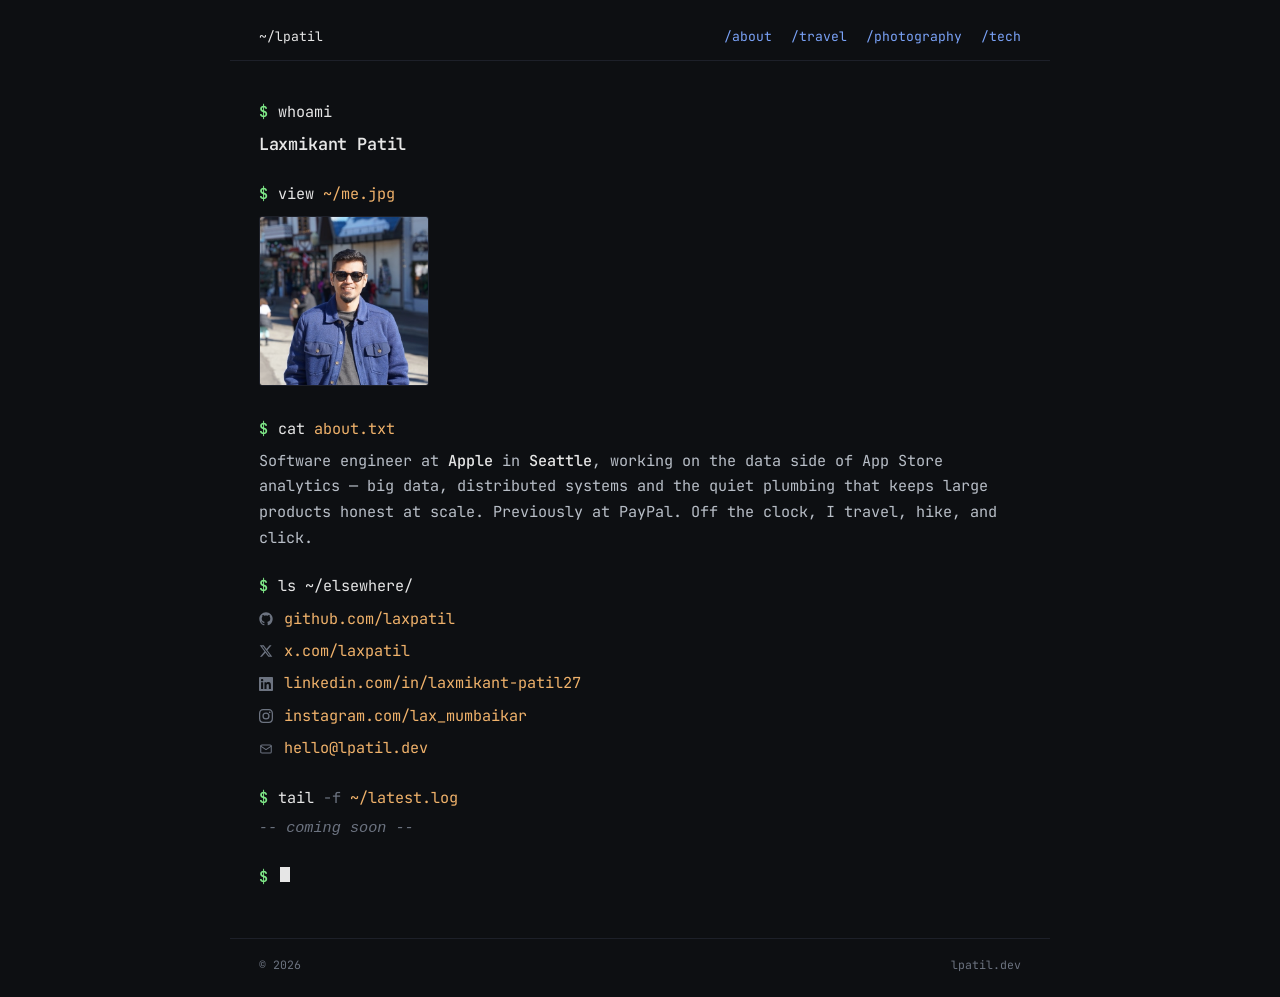
==== commit 1714dc62: "Rename /writing to /tech, add slashed nav, animate coming-soon - Nav labels are now prefixed with a " ====
--- a/index.html
+++ b/index.html
@@ -17,10 +17,10 @@
     <header class="topbar">
         <span class="title"><a href="index.html">~/lpatil</a></span>
         <nav class="topbar-nav" aria-label="Sections">
-            <a href="about/">about</a>
-            <a href="travel/">travel</a>
-            <a href="photography/">photography</a>
-            <a href="writing/">writing</a>
+            <a href="about/">/about</a>
+            <a href="travel/">/travel</a>
+            <a href="photography/">/photography</a>
+            <a href="tech/">/tech</a>
         </nav>
     </header>
 
@@ -71,6 +71,10 @@
                         <a href="https://www.linkedin.com/in/laxmikant-patil27/">linkedin.com/in/laxmikant-patil27</a>
                     </span>
                     <span class="row">
+                        <svg class="icon" viewBox="0 0 24 24" fill="currentColor" aria-hidden="true"><path d="M12 2.163c3.204 0 3.584.012 4.85.07 3.252.148 4.771 1.691 4.919 4.919.058 1.265.069 1.645.069 4.849 0 3.205-.012 3.584-.069 4.849-.149 3.225-1.664 4.771-4.919 4.919-1.266.058-1.644.07-4.85.07-3.204 0-3.584-.012-4.849-.07-3.26-.149-4.771-1.699-4.919-4.92-.058-1.265-.07-1.644-.07-4.849 0-3.204.013-3.583.07-4.849.149-3.227 1.664-4.771 4.919-4.919 1.266-.057 1.645-.069 4.849-.069zM12 0C8.741 0 8.333.014 7.053.072 2.695.272.273 2.69.073 7.052.014 8.333 0 8.741 0 12c0 3.259.014 3.668.072 4.948.2 4.358 2.618 6.78 6.98 6.98C8.333 23.986 8.741 24 12 24c3.259 0 3.668-.014 4.948-.072 4.354-.2 6.782-2.618 6.979-6.98.059-1.28.073-1.689.073-4.948 0-3.259-.014-3.667-.072-4.947-.196-4.354-2.617-6.78-6.979-6.98C15.668.014 15.259 0 12 0zm0 5.838a6.162 6.162 0 1 0 0 12.324 6.162 6.162 0 0 0 0-12.324zM12 16a4 4 0 1 1 0-8 4 4 0 0 1 0 8zm6.406-11.845a1.44 1.44 0 1 0 0 2.881 1.44 1.44 0 0 0 0-2.881z"/></svg>
+                        <a href="https://www.instagram.com/lax_mumbaikar/">instagram.com/lax_mumbaikar</a>
+                    </span>
+                    <span class="row">
                         <svg class="icon" viewBox="0 0 24 24" fill="none" stroke="currentColor" stroke-width="1.8" stroke-linecap="round" stroke-linejoin="round" aria-hidden="true"><rect x="3" y="5" width="18" height="14" rx="2"/><path d="M3 7l9 6 9-6"/></svg>
                         <a href="mailto:hello@lpatil.dev">hello@lpatil.dev</a>
                     </span>
@@ -79,40 +83,9 @@
 
             <div class="line">
                 <span class="prompt">$</span>
-                <span class="cmd">tail <span class="flag">-f</span> <span class="str">~/blog.log</span></span>
+                <span class="cmd">tail <span class="flag">-f</span> <span class="str">~/latest.log</span></span>
             </div>
-            <div class="out ticker-wrap" aria-label="Latest posts">
-                <div class="ticker">
-                    <div class="ticker-track">
-                        <span class="post"><span class="tag travel">travel</span><span class="date">2026-03-14</span>Chicago Diaries — skydeck at day and night</span>
-                        <span class="sep">//</span>
-                        <span class="post"><span class="tag tech">tech</span><span class="date">2026-02-28</span>Notes on building boring data pipelines</span>
-                        <span class="sep">//</span>
-                        <span class="post"><span class="tag thoughts">thoughts</span><span class="date">2025-12-20</span>On keeping a small corner of the web</span>
-                        <span class="sep">//</span>
-                        <span class="post"><span class="tag travel">travel</span><span class="date">2025-11-08</span>Goa in December, not what I expected</span>
-                        <span class="sep">//</span>
-                        <span class="post"><span class="tag tech">tech</span><span class="date">2025-10-02</span>Data modeling patterns for analytics at scale</span>
-                        <span class="sep">//</span>
-                        <span class="post"><span class="tag thoughts">thoughts</span><span class="date">2025-09-15</span>Why I stopped chasing productivity hacks</span>
-                        <span class="sep">//</span>
-
-                        <!-- duplicate for seamless loop -->
-                        <span class="post" aria-hidden="true"><span class="tag travel">travel</span><span class="date">2026-03-14</span>Chicago Diaries — skydeck at day and night</span>
-                        <span class="sep" aria-hidden="true">//</span>
-                        <span class="post" aria-hidden="true"><span class="tag tech">tech</span><span class="date">2026-02-28</span>Notes on building boring data pipelines</span>
-                        <span class="sep" aria-hidden="true">//</span>
-                        <span class="post" aria-hidden="true"><span class="tag thoughts">thoughts</span><span class="date">2025-12-20</span>On keeping a small corner of the web</span>
-                        <span class="sep" aria-hidden="true">//</span>
-                        <span class="post" aria-hidden="true"><span class="tag travel">travel</span><span class="date">2025-11-08</span>Goa in December, not what I expected</span>
-                        <span class="sep" aria-hidden="true">//</span>
-                        <span class="post" aria-hidden="true"><span class="tag tech">tech</span><span class="date">2025-10-02</span>Data modeling patterns for analytics at scale</span>
-                        <span class="sep" aria-hidden="true">//</span>
-                        <span class="post" aria-hidden="true"><span class="tag thoughts">thoughts</span><span class="date">2025-09-15</span>Why I stopped chasing productivity hacks</span>
-                        <span class="sep" aria-hidden="true">//</span>
-                    </div>
-                </div>
-            </div>
+            <p class="out muted">-- coming soon --</p>
 
             <div class="line">
                 <span class="prompt">$</span>
--- a/assets/style.css
+++ b/assets/style.css
@@ -389,6 +389,27 @@
     line-height: 1.55;
 }
 
+/* ============ COMING SOON (section stubs) ============ */
+.coming-soon {
+    display: inline-block;
+    overflow: hidden;
+    white-space: nowrap;
+    color: var(--fg-muted);
+    font-style: italic;
+    vertical-align: bottom;
+    animation: type-cycle 5s steps(14) infinite alternate;
+    width: 14ch;
+}
+
+@keyframes type-cycle {
+    from { width: 0; }
+    to   { width: 14ch; }
+}
+
+@media (prefers-reduced-motion: reduce) {
+    .coming-soon { animation: none; width: auto; }
+}
+
 /* ============ FOOTER ============ */
 footer.bottombar {
     max-width: 820px;
